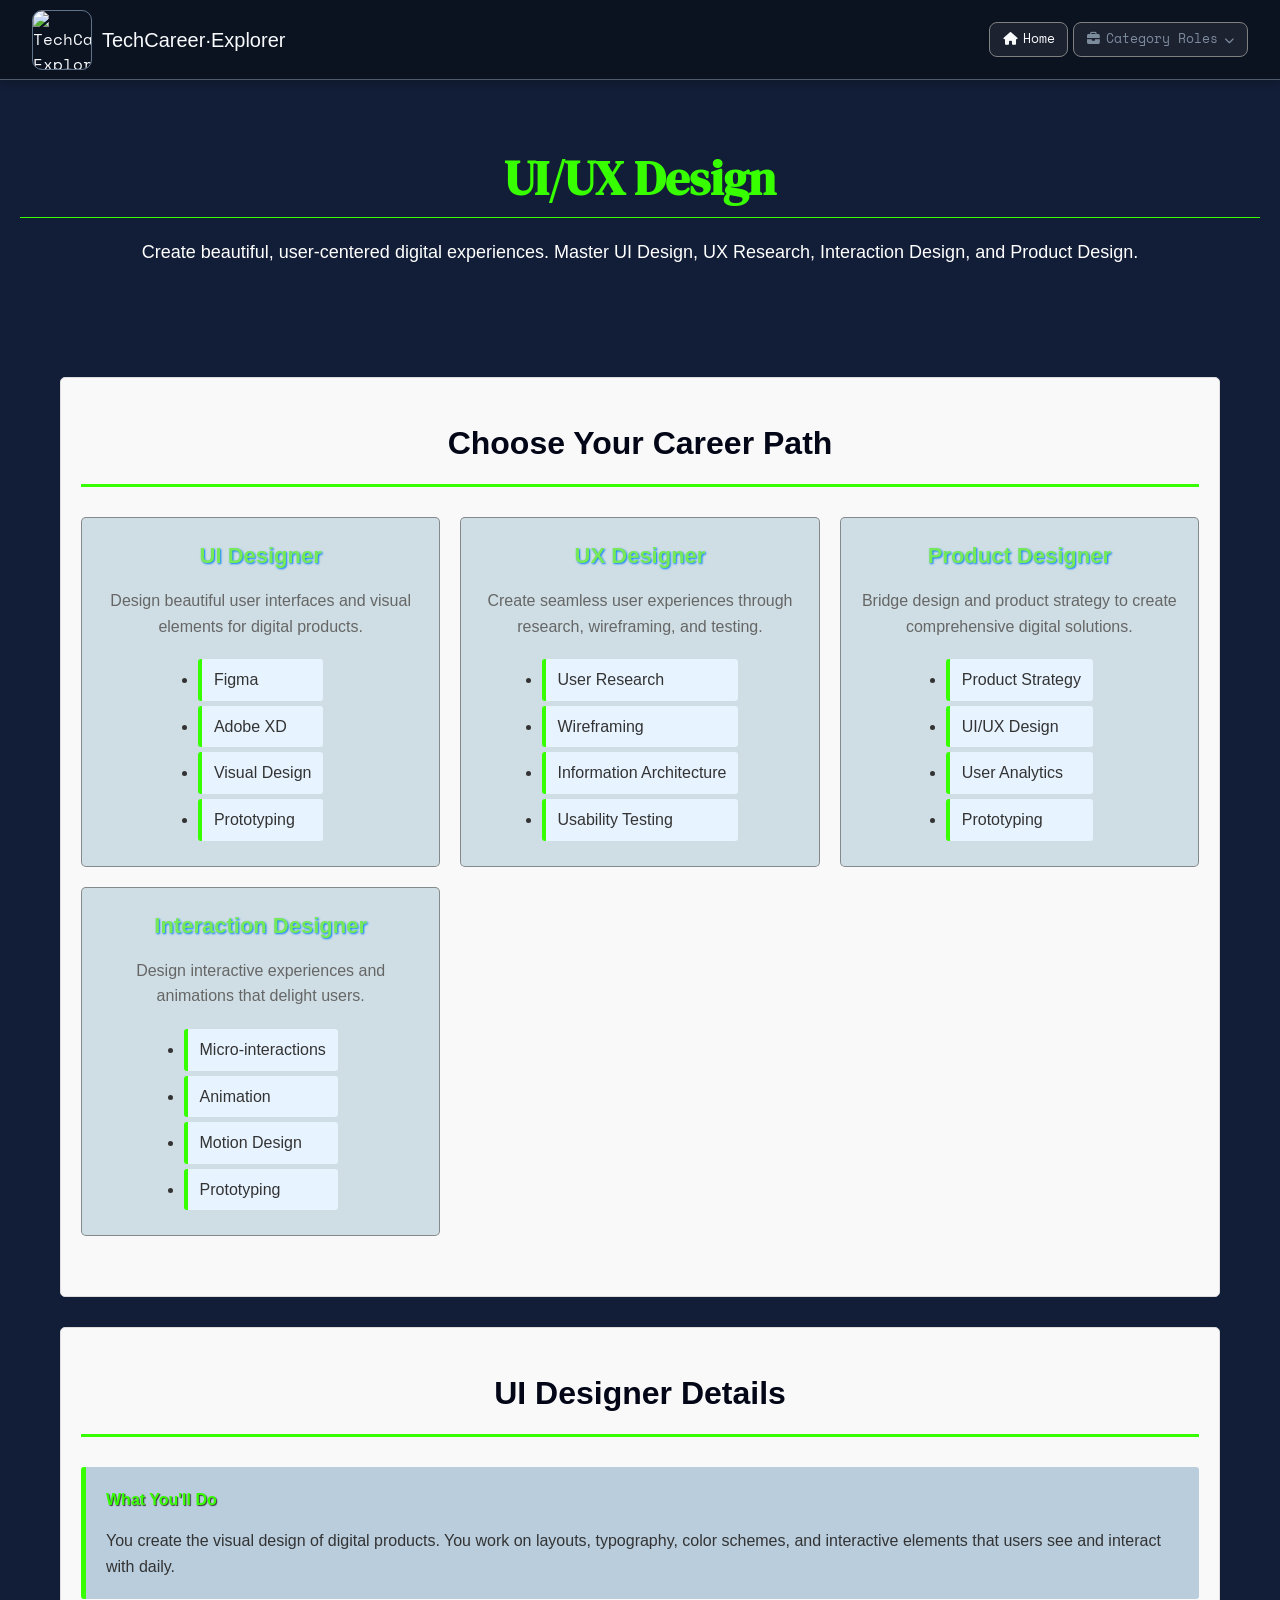
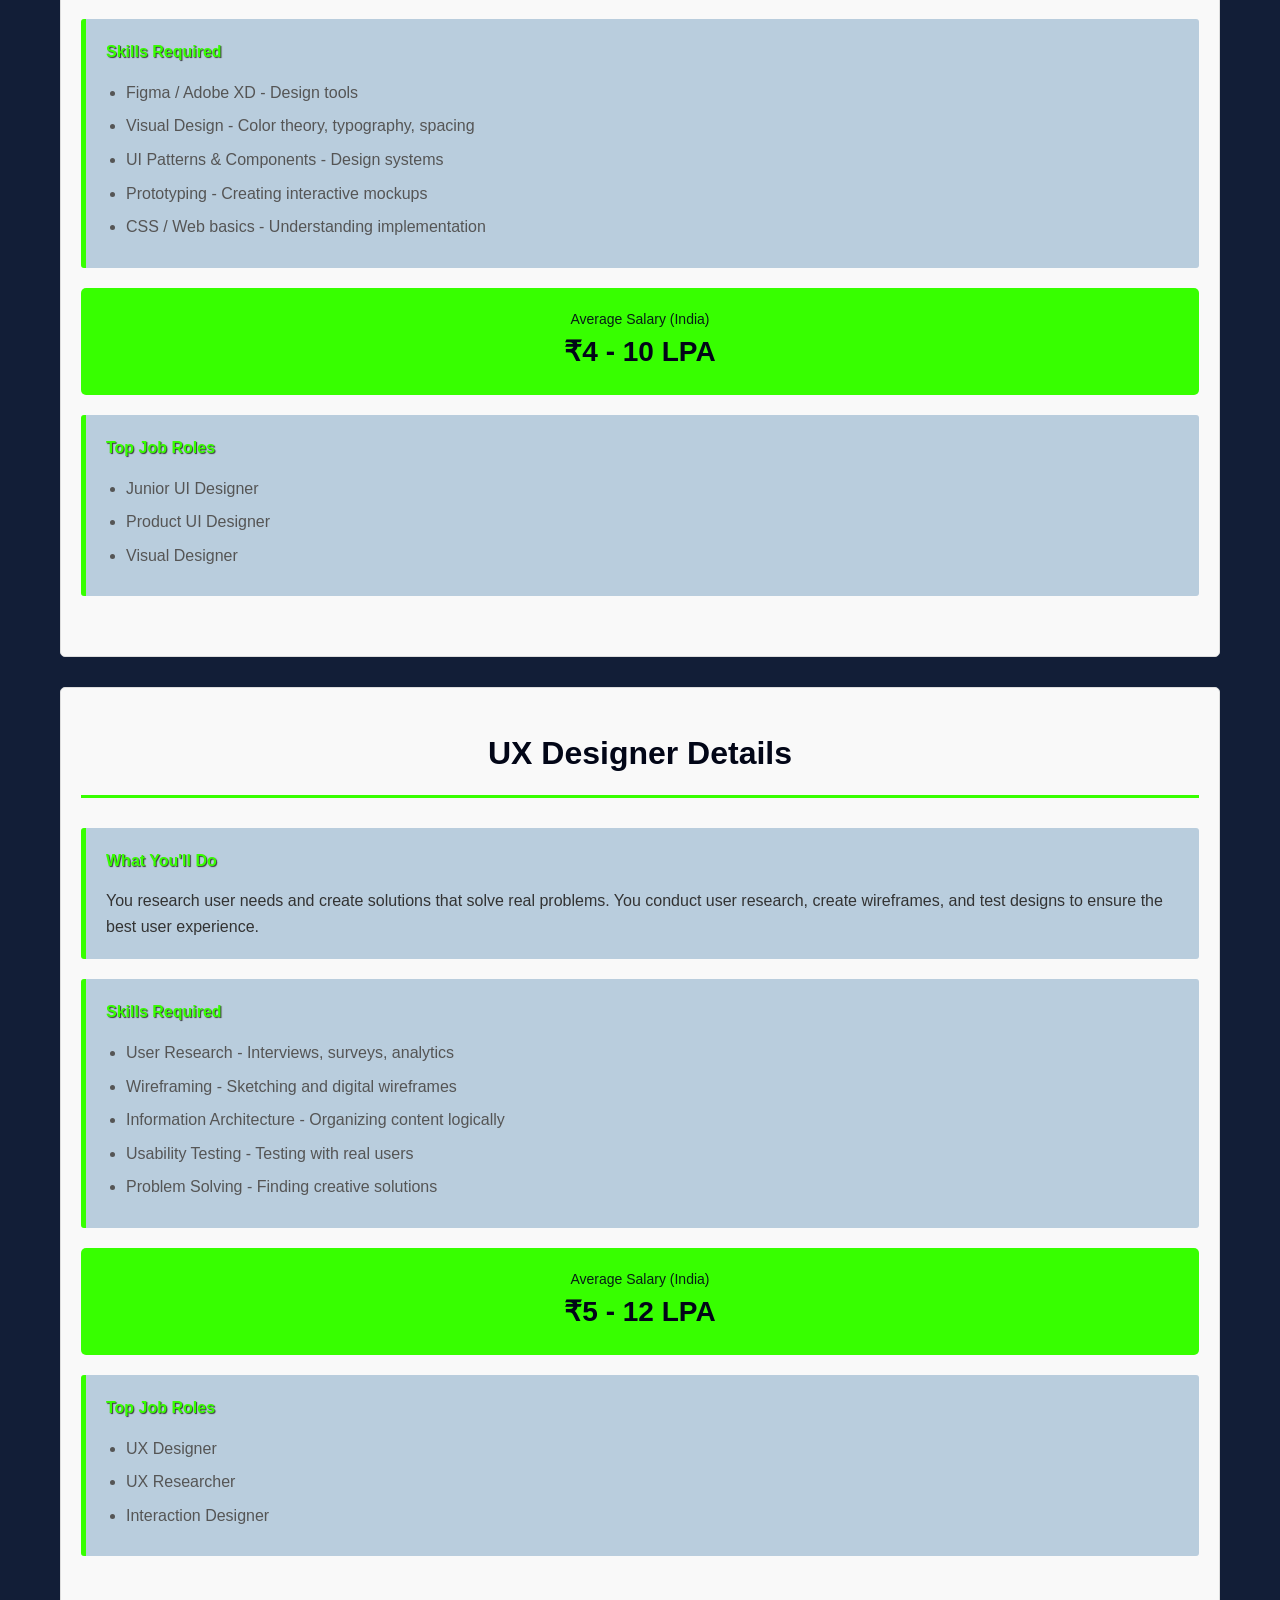
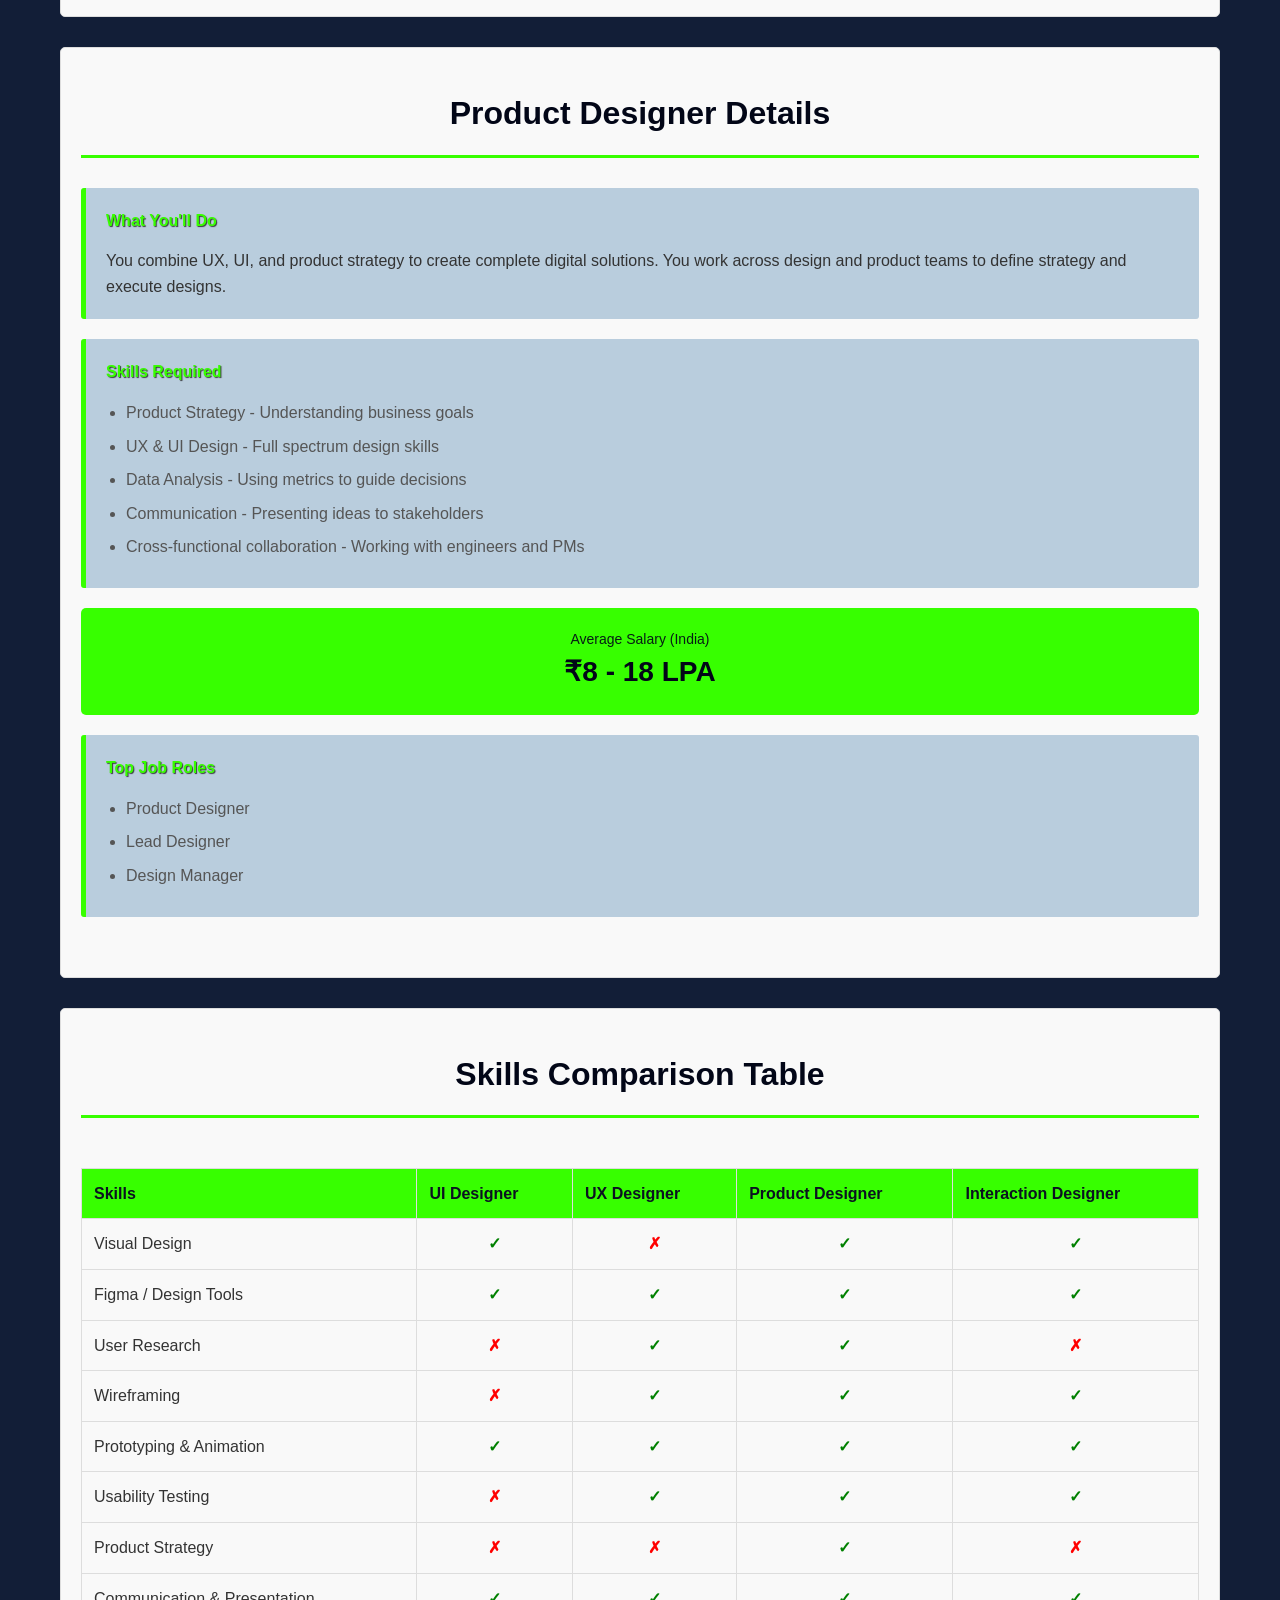
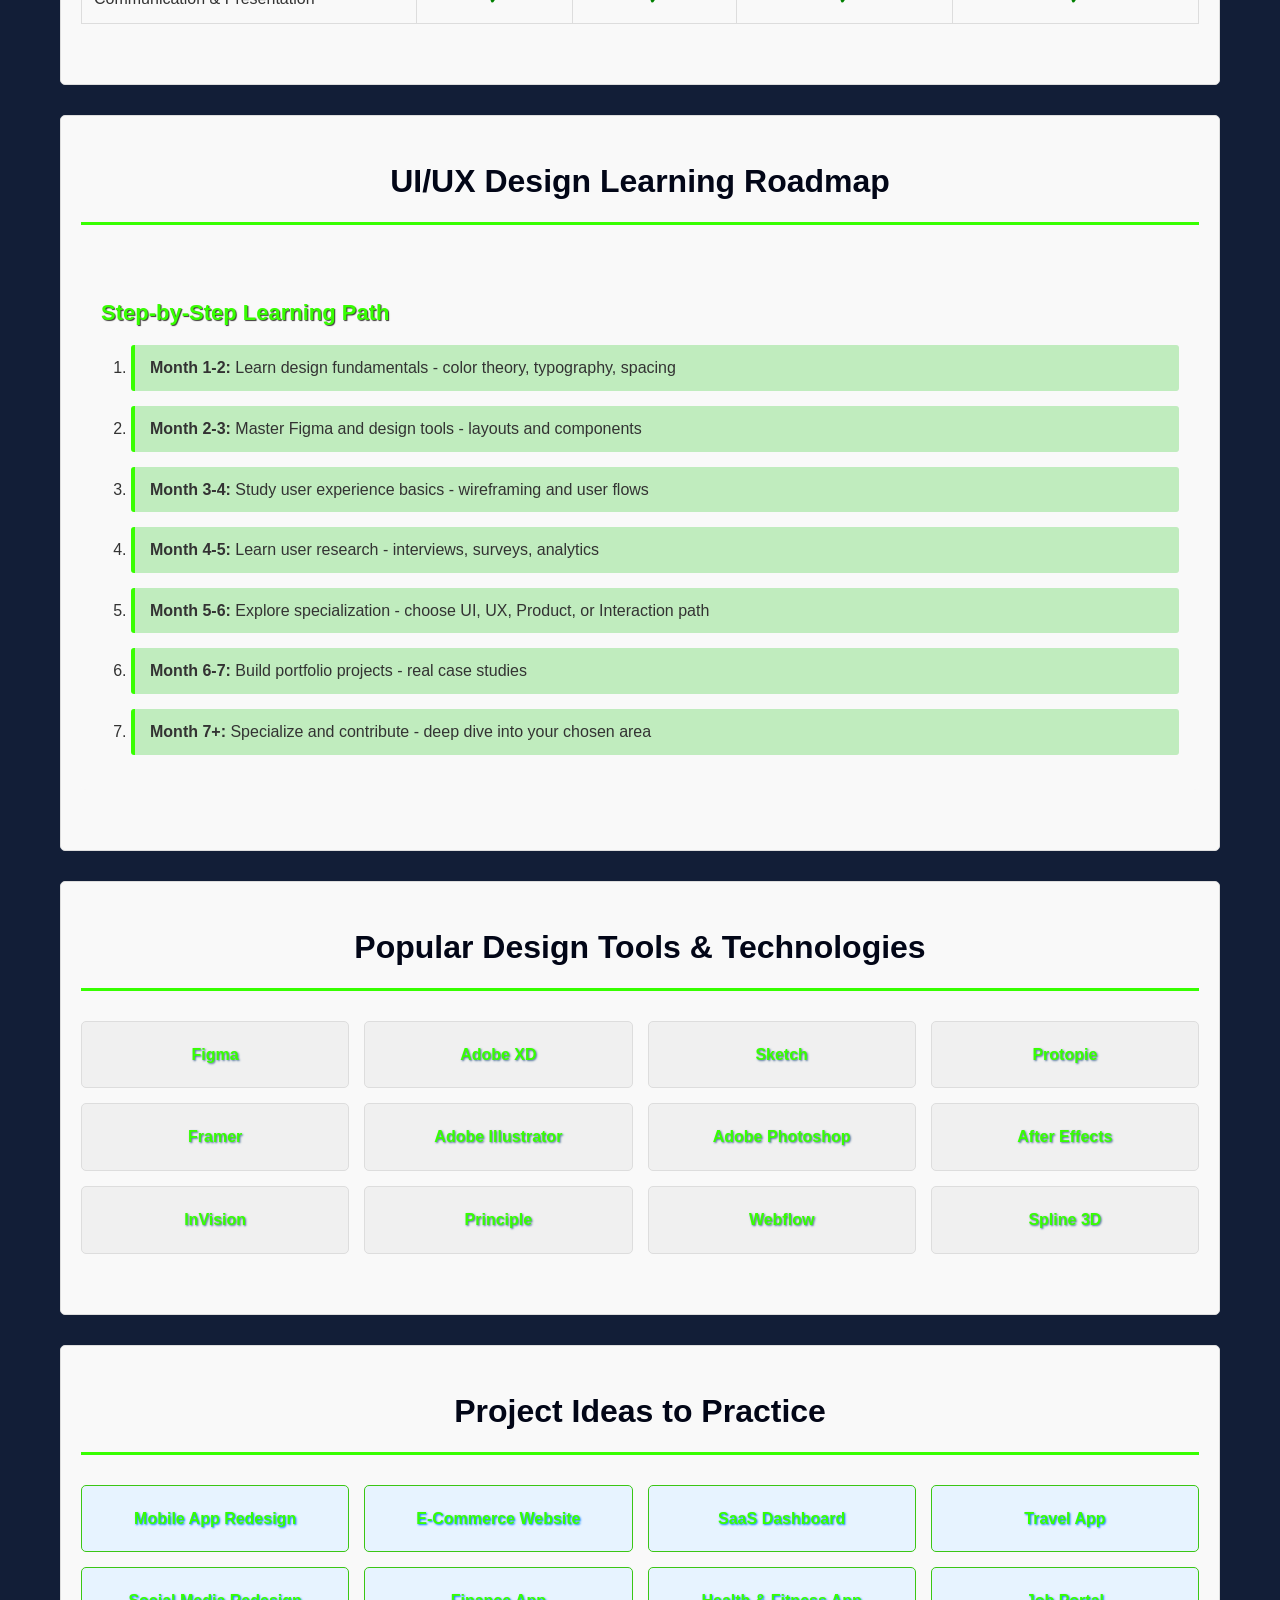
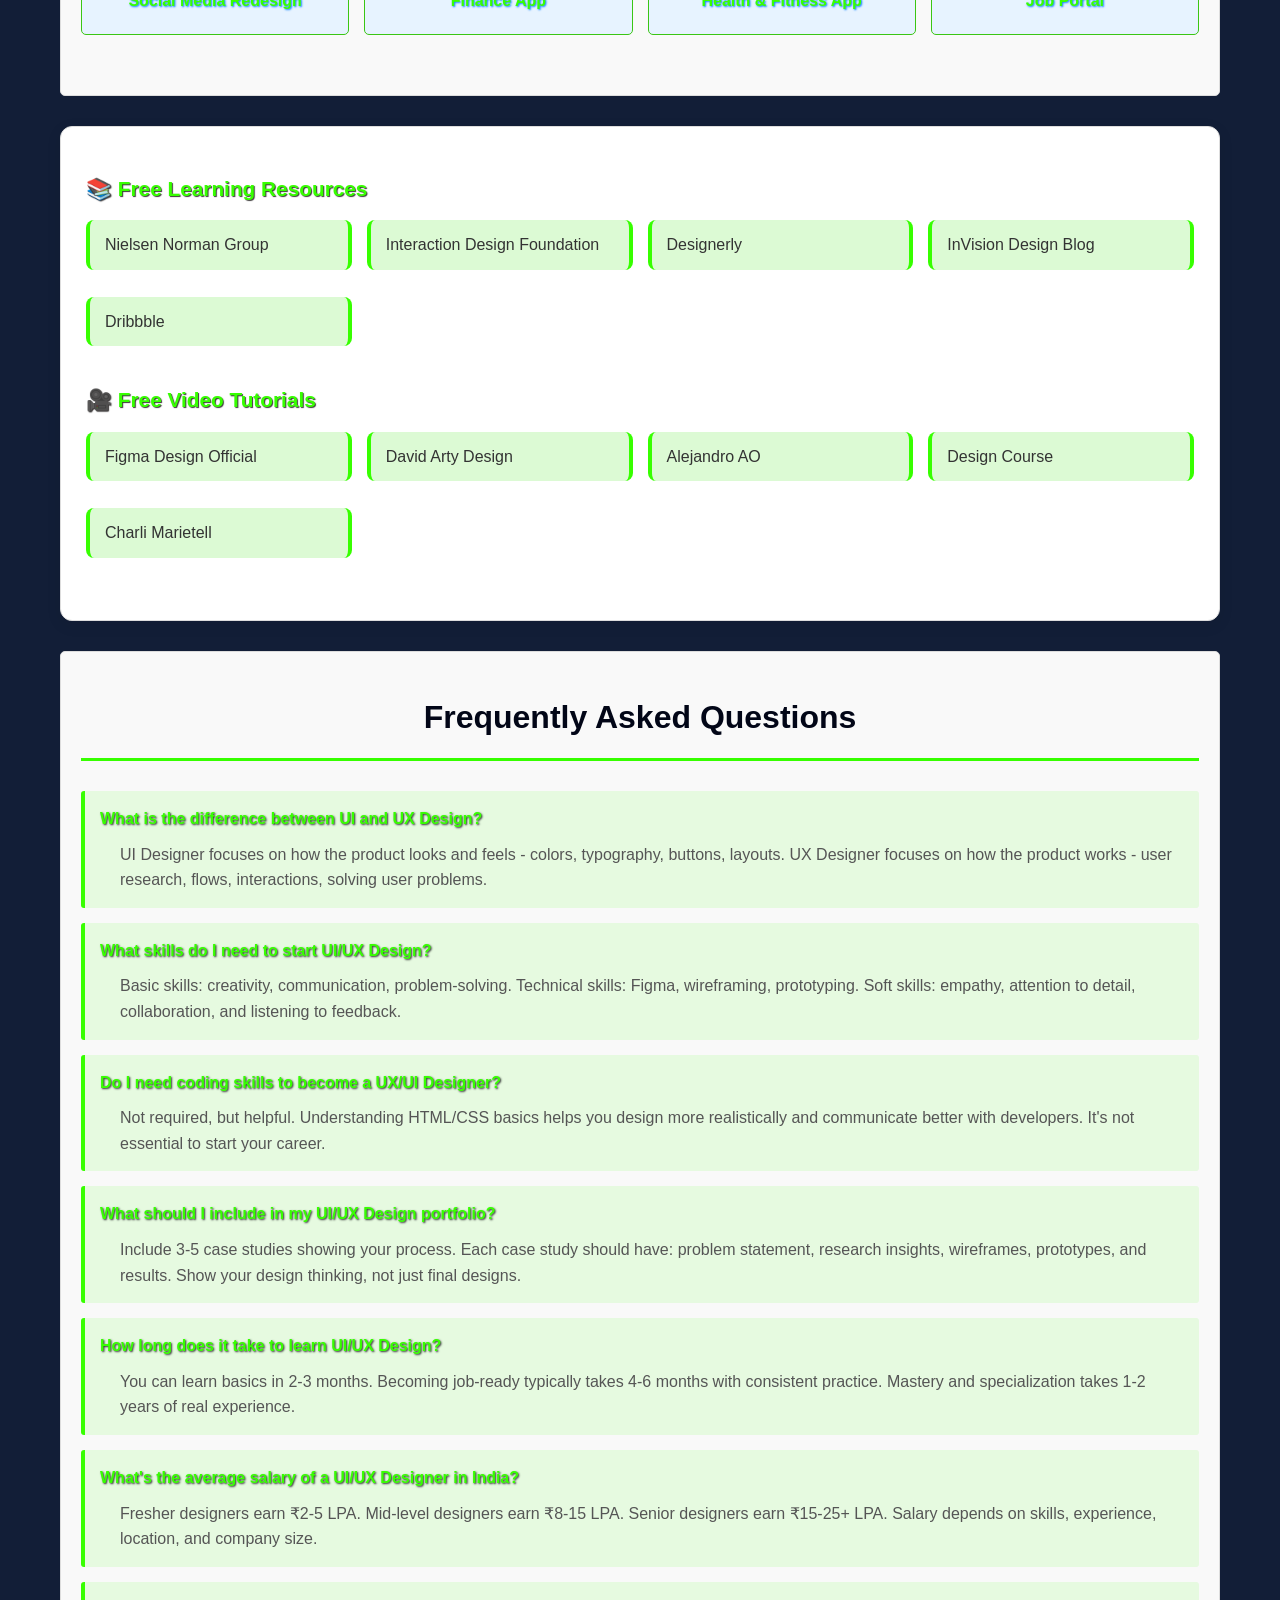
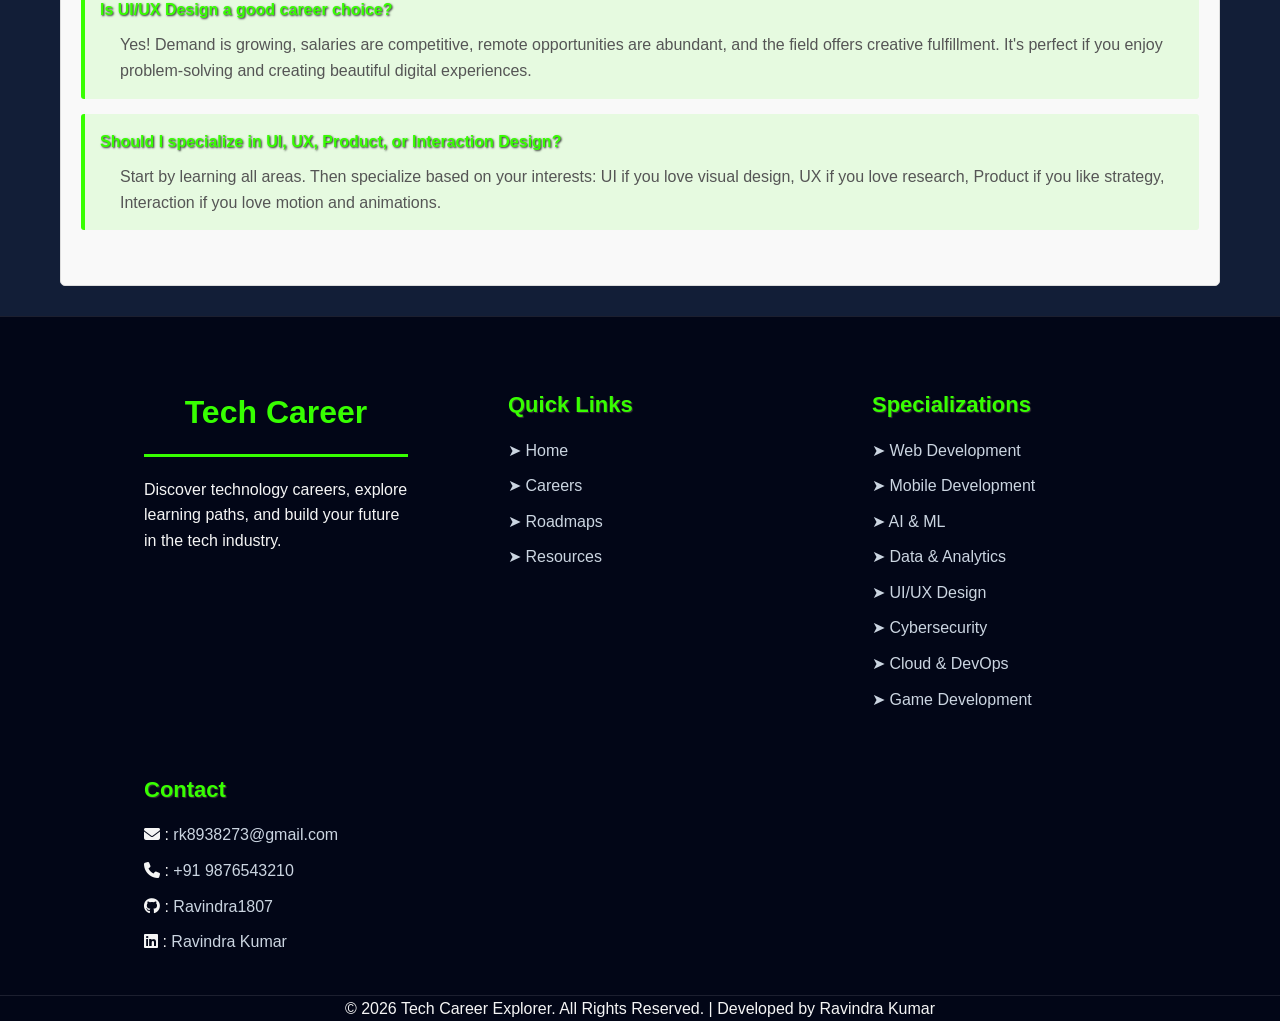
==== UX_UX.html @ 22b1bd9a "UI/UX-PAGE" ====
<!DOCTYPE html>
<html lang="en">

<head>
    <meta charset="UTF-8">
    <meta name="viewport" content="width=device-width, initial-scale=1.0">
    <link href="https://fonts.googleapis.com/css2?family=Space+Mono:wght@400&display=swap" rel="stylesheet">
    <link rel="stylesheet" href="https://cdnjs.cloudflare.com/ajax/libs/font-awesome/6.5.1/css/all.min.css">
    <link
        href="https://fonts.googleapis.com/css2?family=Black+Ops+One&family=DM+Serif+Display:ital@0;1&family=Electrolize&family=Inter:ital,opsz,wght@0,14..32,100..900;1,14..32,100..900&family=Poppins:ital,wght@0,100;0,200;0,300;0,400;0,500;0,600;0,700;0,800;0,900;1,100;1,200;1,300;1,400;1,500;1,600;1,700;1,800;1,900&display=swap">
    <title>UI/UX Design - TechCareer Explorer</title>
   <link rel="stylesheet" href="CSS/UI_UX.css">
</head>

<body>

    <!-- ============ HEADER ============ -->
    <header>
        <a class="head-icon" href="#">
            <div class="image-icon">
                <img src="imageS/Icon.png" alt="TechCareer Explorer logo" height="60" width="60">
            </div>
            <span class="nav-left">TechCareer·Explorer</span>
        </a>

        <button class="menu-btn" aria-label="Toggle navigation menu">
            <i class="fa fa-cog"></i>
        </button>

        <ul class="navbar" id="navLinks">
            <li>
                <a class="nav-one" href="index.html">
                    <i class="fa-solid fa-house"></i>
                    Home
                </a>
            </li>

            <li class="dropdown">
                <a href="#" class="nav-other dropdown-toggle">
                    <i class="fa-solid fa-briefcase"></i>
                    Category Roles
                    <i class="fa-solid fa-chevron-down"></i>
                </a>
                <ul class="dropdown-menu">
                    <li><a href="#">Web Developer</a></li>
                    <li><a href="#">Mobile Development</a></li>
                    <li><a href="#">AI & Machine Learning</a></li>
                    <li><a href="#">Data & Analytics</a></li>
                    <li><a href="#">UI/UX Design</a></li>
                    <li><a href="#">Cybersecurity</a></li>
                    <li><a href="#">Cloud & DevOps</a></li>
                    <li><a href="#">Game Development</a></li>
                </ul>
            </li>
        </ul>
    </header>

    <!-- ============ HERO SECTION ============ -->
    <div class="hero">
        <h1>UI/UX Design</h1>
        <p>Create beautiful, user-centered digital experiences. Master UI Design, UX Research, Interaction Design, and
            Product Design.</p>
    </div>

    <!-- ============ MAIN CONTAINER ============ -->
    <div class="container">

        <!-- ============ CAREER PATHS ============ -->
        <section id="careers">
            <h2>Choose Your Career Path</h2>
            <div class="cards-container">
                <div class="card">
                    <h3>UI Designer</h3>
                    <p>Design beautiful user interfaces and visual elements for digital products.</p>
                    <ul class="tech-list">
                        <li>Figma</li>
                        <li>Adobe XD</li>
                        <li>Visual Design</li>
                        <li>Prototyping</li>
                    </ul>
                </div>

                <div class="card">
                    <h3>UX Designer</h3>
                    <p>Create seamless user experiences through research, wireframing, and testing.</p>
                    <ul class="tech-list">
                        <li>User Research</li>
                        <li>Wireframing</li>
                        <li>Information Architecture</li>
                        <li>Usability Testing</li>
                    </ul>
                </div>

                <div class="card">
                    <h3>Product Designer</h3>
                    <p>Bridge design and product strategy to create comprehensive digital solutions.</p>
                    <ul class="tech-list">
                        <li>Product Strategy</li>
                        <li>UI/UX Design</li>
                        <li>User Analytics</li>
                        <li>Prototyping</li>
                    </ul>
                </div>

                <div class="card">
                    <h3>Interaction Designer</h3>
                    <p>Design interactive experiences and animations that delight users.</p>
                    <ul class="tech-list">
                        <li>Micro-interactions</li>
                        <li>Animation</li>
                        <li>Motion Design</li>
                        <li>Prototyping</li>
                    </ul>
                </div>
            </div>
        </section>

        <!-- ============ DETAILED ROLES ============ -->
        <section>
            <h2>UI Designer Details</h2>
            <div class="role-info">
                <h4>What You'll Do</h4>
                <p>You create the visual design of digital products. You work on layouts, typography, color schemes, and
                    interactive elements that users see and interact with daily.</p>
            </div>

            <div class="role-info">
                <h4>Skills Required</h4>
                <ul>
                    <li>Figma / Adobe XD - Design tools</li>
                    <li>Visual Design - Color theory, typography, spacing</li>
                    <li>UI Patterns & Components - Design systems</li>
                    <li>Prototyping - Creating interactive mockups</li>
                    <li>CSS / Web basics - Understanding implementation</li>
                </ul>
            </div>

            <div class="salary-box">
                <div class="label">Average Salary (India)</div>
                <div class="amount">₹4 - 10 LPA</div>
            </div>

            <div class="role-info">
                <h4>Top Job Roles</h4>
                <ul>
                    <li>Junior UI Designer</li>
                    <li>Product UI Designer</li>
                    <li>Visual Designer</li>
                </ul>
            </div>
        </section>

        <section>
            <h2>UX Designer Details</h2>
            <div class="role-info">
                <h4>What You'll Do</h4>
                <p>You research user needs and create solutions that solve real problems. You conduct user research,
                    create wireframes, and test designs to ensure the best user experience.</p>
            </div>

            <div class="role-info">
                <h4>Skills Required</h4>
                <ul>
                    <li>User Research - Interviews, surveys, analytics</li>
                    <li>Wireframing - Sketching and digital wireframes</li>
                    <li>Information Architecture - Organizing content logically</li>
                    <li>Usability Testing - Testing with real users</li>
                    <li>Problem Solving - Finding creative solutions</li>
                </ul>
            </div>

            <div class="salary-box">
                <div class="label">Average Salary (India)</div>
                <div class="amount">₹5 - 12 LPA</div>
            </div>

            <div class="role-info">
                <h4>Top Job Roles</h4>
                <ul>
                    <li>UX Designer</li>
                    <li>UX Researcher</li>
                    <li>Interaction Designer</li>
                </ul>
            </div>
        </section>

        <section>
            <h2>Product Designer Details</h2>
            <div class="role-info">
                <h4>What You'll Do</h4>
                <p>You combine UX, UI, and product strategy to create complete digital solutions. You work across design
                    and product teams to define strategy and execute designs.</p>
            </div>

            <div class="role-info">
                <h4>Skills Required</h4>
                <ul>
                    <li>Product Strategy - Understanding business goals</li>
                    <li>UX & UI Design - Full spectrum design skills</li>
                    <li>Data Analysis - Using metrics to guide decisions</li>
                    <li>Communication - Presenting ideas to stakeholders</li>
                    <li>Cross-functional collaboration - Working with engineers and PMs</li>
                </ul>
            </div>

            <div class="salary-box">
                <div class="label">Average Salary (India)</div>
                <div class="amount">₹8 - 18 LPA</div>
            </div>

            <div class="role-info">
                <h4>Top Job Roles</h4>
                <ul>
                    <li>Product Designer</li>
                    <li>Lead Designer</li>
                    <li>Design Manager</li>
                </ul>
            </div>
        </section>

        <!-- ============ SKILLS COMPARISON ============ -->
        <section>
            <h2>Skills Comparison Table</h2>
            <div class="table-wrapper">
                <table>
                    <thead>
                        <tr>
                            <th>Skills</th>
                            <th>UI Designer</th>
                            <th>UX Designer</th>
                            <th>Product Designer</th>
                            <th>Interaction Designer</th>
                        </tr>
                    </thead>
                    <tbody>
                        <tr>
                            <td>Visual Design</td>
                            <td class="checkmark">✓</td>
                            <td class="cross">✗</td>
                            <td class="checkmark">✓</td>
                            <td class="checkmark">✓</td>
                        </tr>
                        <tr>
                            <td>Figma / Design Tools</td>
                            <td class="checkmark">✓</td>
                            <td class="checkmark">✓</td>
                            <td class="checkmark">✓</td>
                            <td class="checkmark">✓</td>
                        </tr>
                        <tr>
                            <td>User Research</td>
                            <td class="cross">✗</td>
                            <td class="checkmark">✓</td>
                            <td class="checkmark">✓</td>
                            <td class="cross">✗</td>
                        </tr>
                        <tr>
                            <td>Wireframing</td>
                            <td class="cross">✗</td>
                            <td class="checkmark">✓</td>
                            <td class="checkmark">✓</td>
                            <td class="checkmark">✓</td>
                        </tr>
                        <tr>
                            <td>Prototyping & Animation</td>
                            <td class="checkmark">✓</td>
                            <td class="checkmark">✓</td>
                            <td class="checkmark">✓</td>
                            <td class="checkmark">✓</td>
                        </tr>
                        <tr>
                            <td>Usability Testing</td>
                            <td class="cross">✗</td>
                            <td class="checkmark">✓</td>
                            <td class="checkmark">✓</td>
                            <td class="checkmark">✓</td>
                        </tr>
                        <tr>
                            <td>Product Strategy</td>
                            <td class="cross">✗</td>
                            <td class="cross">✗</td>
                            <td class="checkmark">✓</td>
                            <td class="cross">✗</td>
                        </tr>
                        <tr>
                            <td>Communication & Presentation</td>
                            <td class="checkmark">✓</td>
                            <td class="checkmark">✓</td>
                            <td class="checkmark">✓</td>
                            <td class="checkmark">✓</td>
                        </tr>
                    </tbody>
                </table>
            </div>
        </section>

        <!-- ============ ROADMAP ============ -->
        <section id="roadmap">
            <h2>UI/UX Design Learning Roadmap</h2>
            <div class="roadmap-list">
                <h3>Step-by-Step Learning Path</h3>
                <ol>
                    <li><strong>Month 1-2:</strong> Learn design fundamentals - color theory, typography, spacing</li>
                    <li><strong>Month 2-3:</strong> Master Figma and design tools - layouts and components</li>
                    <li><strong>Month 3-4:</strong> Study user experience basics - wireframing and user flows</li>
                    <li><strong>Month 4-5:</strong> Learn user research - interviews, surveys, analytics</li>
                    <li><strong>Month 5-6:</strong> Explore specialization - choose UI, UX, Product, or Interaction path
                    </li>
                    <li><strong>Month 6-7:</strong> Build portfolio projects - real case studies</li>
                    <li><strong>Month 7+:</strong> Specialize and contribute - deep dive into your chosen area</li>
                </ol>
            </div>
        </section>

        <!-- ============ TECHNOLOGIES ============ -->
        <section id="resources">
            <h2>Popular Design Tools & Technologies</h2>
            <div class="tech-grid">
                <div class="tech-item">Figma</div>
                <div class="tech-item">Adobe XD</div>
                <div class="tech-item">Sketch</div>
                <div class="tech-item">Protopie</div>
                <div class="tech-item">Framer</div>
                <div class="tech-item">Adobe Illustrator</div>
                <div class="tech-item">Adobe Photoshop</div>
                <div class="tech-item">After Effects</div>
                <div class="tech-item">InVision</div>
                <div class="tech-item">Principle</div>
                <div class="tech-item">Webflow</div>
                <div class="tech-item">Spline 3D</div>
            </div>
        </section>

        <!-- ============ PROJECT IDEAS ============ -->
        <section>
            <h2>Project Ideas to Practice</h2>
            <div class="projects-grid">
                <div class="project-item">Mobile App Redesign</div>
                <div class="project-item">E-Commerce Website</div>
                <div class="project-item">SaaS Dashboard</div>
                <div class="project-item">Travel App</div>
                <div class="project-item">Social Media Redesign</div>
                <div class="project-item">Finance App</div>
                <div class="project-item">Health & Fitness App</div>
                <div class="project-item">Job Portal</div>
            </div>
        </section>

        <section class="resources">
            <h3>📚 Free Learning Resources</h3>
            <ul>
                <li><a href="https://www.nngroup.com/" target="_blank">Nielsen Norman Group</a></li>
                <li><a href="https://www.interaction-design.org/" target="_blank">Interaction Design Foundation</a></li>
                <li><a href="https://www.designerly.io/" target="_blank">Designerly</a></li>
                <li><a href="https://www.invisionapp.com/inside-design" target="_blank">InVision Design Blog</a></li>
                <li><a href="https://dribbble.com/" target="_blank">Dribbble</a></li>
            </ul>

            <h3>🎥 Free Video Tutorials</h3>
            <ul>
                <li><a href="https://www.youtube.com/@FigmaDesign" target="_blank">Figma Design Official</a></li>
                <li><a href="https://www.youtube.com/@DavidArty" target="_blank">David Arty Design</a></li>
                <li><a href="https://www.youtube.com/@AlejandroAO" target="_blank">Alejandro AO</a></li>
                <li><a href="https://www.youtube.com/@DesignCourse" target="_blank">Design Course</a></li>
                <li><a href="https://www.youtube.com/@CharliMarietell" target="_blank">Charli Marietell</a></li>
            </ul>
        </section>

        <!-- ============ FAQ ============ -->
        <section id="faq">
            <h2>Frequently Asked Questions</h2>

            <div class="faq-item">
                <h4>What is the difference between UI and UX Design?</h4>
                <p>UI Designer focuses on how the product looks and feels - colors, typography, buttons, layouts. UX
                    Designer focuses on how the product works - user research, flows, interactions, solving user
                    problems.</p>
            </div>

            <div class="faq-item">
                <h4>What skills do I need to start UI/UX Design?</h4>
                <p>Basic skills: creativity, communication, problem-solving. Technical skills: Figma, wireframing,
                    prototyping. Soft skills: empathy, attention to detail, collaboration, and listening to feedback.
                </p>
            </div>

            <div class="faq-item">
                <h4>Do I need coding skills to become a UX/UI Designer?</h4>
                <p>Not required, but helpful. Understanding HTML/CSS basics helps you design more realistically and
                    communicate better with developers. It's not essential to start your career.</p>
            </div>

            <div class="faq-item">
                <h4>What should I include in my UI/UX Design portfolio?</h4>
                <p>Include 3-5 case studies showing your process. Each case study should have: problem statement,
                    research insights, wireframes, prototypes, and results. Show your design thinking, not just final
                    designs.</p>
            </div>

            <div class="faq-item">
                <h4>How long does it take to learn UI/UX Design?</h4>
                <p>You can learn basics in 2-3 months. Becoming job-ready typically takes 4-6 months with consistent
                    practice. Mastery and specialization takes 1-2 years of real experience.</p>
            </div>

            <div class="faq-item">
                <h4>What's the average salary of a UI/UX Designer in India?</h4>
                <p>Fresher designers earn ₹2-5 LPA. Mid-level designers earn ₹8-15 LPA. Senior designers earn ₹15-25+
                    LPA. Salary depends on skills, experience, location, and company size.</p>
            </div>

            <div class="faq-item">
                <h4>Is UI/UX Design a good career choice?</h4>
                <p>Yes! Demand is growing, salaries are competitive, remote opportunities are abundant, and the field
                    offers creative fulfillment. It's perfect if you enjoy problem-solving and creating beautiful
                    digital experiences.</p>
            </div>

            <div class="faq-item">
                <h4>Should I specialize in UI, UX, Product, or Interaction Design?</h4>
                <p>Start by learning all areas. Then specialize based on your interests: UI if you love visual design,
                    UX if you love research, Product if you like strategy, Interaction if you love motion and
                    animations.</p>
            </div>
        </section>

    </div>

    <!-- ============ FOOTER ============ -->
    <footer class="footer">
        <div class="footer-container">
            <div class="footer-box">
                <div class="U">
                    <h2>Tech Career</h2>
                    <p>Discover technology careers, explore learning paths, and build your future in the tech industry.
                    </p>
                </div>
            </div>

            <div class="footer-box">
                <h3>Quick Links</h3>
                <ul>
                    <li><a href="#">➤ Home</a></li>
                    <li><a href="#">➤ Careers</a></li>
                    <li><a href="#">➤ Roadmaps</a></li>
                    <li><a href="#">➤ Resources</a></li>
                </ul>
            </div>

            <div class="footer-box">
                <h3>Specializations</h3>
                <ul>
                    <li><a href="#">➤ Web Development</a></li>
                    <li><a href="#">➤ Mobile Development</a></li>
                    <li><a href="#">➤ AI & ML</a></li>
                    <li><a href="#">➤ Data & Analytics</a></li>
                    <li><a href="#">➤ UI/UX Design</a></li>
                    <li><a href="#">➤ Cybersecurity</a></li>
                    <li><a href="#">➤ Cloud & DevOps</a></li>
                    <li><a href="#">➤ Game Development</a></li>
                </ul>
            </div>

            <div class="footer-box">
                <h3>Contact</h3>
                <ul>
                    <li><i class="fa-solid fa-envelope"></i> : <a
                            href="mailto:rk8938273@gmail.com">rk8938273@gmail.com</a></li>
                    <li><i class="fa-solid fa-phone"></i> : <a href="tel:+919876543210">+91 9876543210</a></li>
                    <li><i class="fa-brands fa-github"></i> : <a href="https://github.com/Ravindra1807">Ravindra1807</a>
                    </li>
                    <li><i class="fa-brands fa-linkedin"></i> : <a
                            href="https://www.linkedin.com/in/ravindra-kumar-a95761385">Ravindra Kumar</a></li>
                </ul>
            </div>
        </div>

        <div class="footer-bottom">
            <p>© 2026 Tech Career Explorer. All Rights Reserved. | Developed by Ravindra Kumar</p>
        </div>
    </footer>

    <script>
        const menuBtn = document.querySelector(".menu-btn");
        const navLinks = document.querySelector("#navLinks");
        const dropdowns = document.querySelectorAll(".dropdown");

        // Mobile hamburger toggle
        menuBtn.addEventListener("click", (e) => {
            e.stopPropagation();
            navLinks.classList.toggle("active");
        });

        // Close navbar + all dropdowns on outside click
        document.addEventListener("click", (e) => {
            if (!navLinks.contains(e.target) && !menuBtn.contains(e.target)) {
                navLinks.classList.remove("active");
                dropdowns.forEach((d) => d.classList.remove("open"));
            }
        });

        // Dropdown toggle — 1 click open, same click close
        dropdowns.forEach((dropdown) => {
            const toggle = dropdown.querySelector(".dropdown-toggle");

            toggle.addEventListener("click", (e) => {
                e.preventDefault();
                e.stopPropagation();

                const isOpen = dropdown.classList.contains("open");

                // close all first
                dropdowns.forEach((d) => d.classList.remove("open"));

                // toggle this one
                if (!isOpen) dropdown.classList.add("open");
            });
        });

        // Clicks inside dropdown-menu don't close it
        document.querySelectorAll(".dropdown-menu").forEach((menu) => {
            menu.addEventListener("click", (e) => e.stopPropagation());
        });
    </script>

</body>

</html>
---- CSS/UI_UX.css ----
@import url('https://fonts.googleapis.com/css2?family=Black+Ops+One&family=DM+Serif+Display:ital@0;1&family=Electrolize&family=Inter:ital,opsz,wght@0,14..32,100..900;1,14..32,100..900&family=Poppins:ital,wght@0,100;0,200;0,300;0,400;0,500;0,600;0,700;0,800;0,900;1,100;1,200;1,300;1,400;1,500;1,600;1,700;1,800;1,900&display=swap');

 * {
     margin: 0;
     padding: 0;
     box-sizing: border-box;
 }

 body {
     font-family: Arial, sans-serif;
     background-color: #121e37;
     color: #333;
     line-height: 1.6;
 }

 /* ============ HEADER & NAVIGATION ============ */
 header {
     height: 80px;
     width: 100%;
     position: fixed;
     top: 0;
     left: 0;
     z-index: 1000;
     font-family: 'Space Mono', monospace;
     background-color: #0B1220;
     padding: 1rem 2rem;
     display: flex;
     justify-content: space-between;
     align-items: center;
     border-bottom: 1px solid #4f5a6a;
     box-shadow: 0 2px 10px rgba(0, 0, 0, 0.25);
 }

 .head-icon {
     color: #F8FAFC;
     cursor: pointer;
     gap: 10px;
     display: flex;
     justify-content: center;
     align-items: center;
     text-decoration: none;
 }

 .image-icon {
     display: flex;
     align-items: center;
 }

 .image-icon img {
     border: 1px solid #8aa2bbac;
     border-radius: 10px;
 }

 .nav-left {
     font-size: 20px;
     font-family: 'Segoe UI', Tahoma, Geneva, Verdana, sans-serif;
 }

 .navbar {
     list-style: none;
     font-size: 0.8rem;
     display: flex;
     align-items: center;
     gap: 5px;
 }

 .nav-one {
     color: #F8FAFC;
 }

 .nav-other {
     color: #acbfd2ac;
 }

 .nav-other:hover {
     color: #F8FAFC;
 }

 .nav-one,
 .nav-other,
 .head-right .nav-right {
     cursor: pointer;
     background-color: rgba(66, 68, 80, 0.331);
     padding: 0.5vw 1vw;
     border: 1px solid gray;
     border-radius: 8px;
     text-decoration: none;
     display: inline-flex;
     align-items: center;
     gap: 6px;
 }

 .head-right {
     display: flex;
     align-items: center;
     font-size: 12px;
     cursor: pointer;
     color: #F8FAFC;
 }

 .menu-btn {
     display: none;
     font-size: 25px;
     background: none;
     border: none;
     color: aliceblue;
     cursor: pointer;
 }

 /* ======================== DROPDOWN ======================== */
 .dropdown {
     position: relative;
     list-style: none;
 }

 .dropdown .nav-other {
     display: inline-flex;
     align-items: center;
     gap: 6px;
 }

 .dropdown .fa-chevron-down {
     font-size: 10px;
     transition: transform 0.25s ease;
 }

 .dropdown.open .fa-chevron-down {
     transform: rotate(180deg);
 }

 .dropdown-menu {
     list-style: none;
     position: absolute;
     top: calc(100% + 12px);
     right: 0px;
     text-align: center;
     min-width: 230px;
     background-color: #0B1220;
     border: 1px solid #1E293B;
     border-radius: 10px;
     padding: 16px;
     display: flex;
     justify-content: center;
     flex-direction: column;
     gap: 10px 24px;
     max-height: 70vh;
     overflow-y: auto;
     scrollbar-width: thin;
     scrollbar-color: #2c3650 transparent;
     opacity: 0;
     visibility: hidden;
     transform: translateY(-8px);
     transition: opacity 0.2s ease, transform 0.2s ease, visibility 0.2s ease;
     box-shadow: 0 12px 30px rgba(0, 0, 0, 0.35);
 }

 .dropdown-menu::-webkit-scrollbar {
     width: 8px;
 }

 .dropdown-menu::-webkit-scrollbar-track {
     background: transparent;
 }

 .dropdown-menu::-webkit-scrollbar-thumb {
     background-color: #2c3650;
     border-radius: 8px;
 }

 .dropdown-menu::-webkit-scrollbar-thumb:hover {
     background-color: #2b81f8;
 }

 .dropdown.open .dropdown-menu {
     opacity: 1;
     visibility: visible;
     transform: translateY(0);
 }

 .dropdown-menu .menu-group-title {
     grid-column: 1 / -1;
     font-size: 11px;
     letter-spacing: 2px;
     text-transform: uppercase;
     color: #2b81f8;
     margin: 8px 0 2px;
     border-bottom: 1px solid #1E293B;
     padding-bottom: 6px;
 }

 .dropdown-menu .menu-group-title:first-child {
     margin-top: 0;
 }

 .dropdown-menu li {
     list-style: none;
 }

 .dropdown-menu li a {
     display: block;
     padding: 6px 8px;
     border-radius: 6px;
     color: #c8ced8;
     text-decoration: none;
     font-size: 13px;
     transition: background-color 0.2s ease, color 0.2s ease;
 }

 .dropdown-menu li a:hover,
 .dropdown-menu li a:active {
     color: #37ff00;
 }

 /* ============ MAIN CONTAINER ============ */
 .container {
     max-width: 1200px;
     margin: 0 auto;
     padding: 0 20px;
 }

 /* ============ HERO SECTION ============ */
 .hero {
     color: white;
     position: static;
     margin-top: 80px;
     top: 90px;
     padding: 60px 20px;
     text-align: center;
 }

 .hero h1 {
     font-size: 48px;
     font-family: "DM Serif Display", serif;
     margin-bottom: 20px;
     color: #37ff00;
     border-bottom: 1px solid #37ff00;
 }

 .hero p {
     font-size: 18px;
     margin-bottom: 20px;
 }


 /* ============ SECTION STYLING ============ */
 section {
     background-color: #f9f9f9;
     margin: 30px 0;
     padding: 40px 20px;
     border: 1px solid #ddd;
     border-radius: 5px;
 }

 h2 {
     color: #020617;
     font-size: 32px;
     margin-bottom: 30px;
     text-align: center;
     border-bottom: 3px solid #37ff00;
     padding-bottom: 15px;
 }

 h3 {
     color: #37ff00;
     text-shadow: 1px 1px 1px #3b3838;
     font-size: 22px;
     margin-top: 20px;
     margin-bottom: 15px;
 }


 /* ============ CAREER CARDS ============ */
 .cards-container {
     display: grid;
     grid-template-columns: repeat(3, 1fr);
     gap: 20px;
     margin-bottom: 20px;
 }

 .card {
     background-color: rgb(207, 222, 228);
     border: 1px solid #727475cb;
     padding: 20px;
     border-radius: 5px;
     text-align: center;
 }

 .card h3 {
     color: #77e858;
     text-shadow: 1px 1px 2px #037dff;
     margin-top: 0;
 }

 .card p {
     color: #666;
     margin: 15px 0;
 }

 .tech-list {
     display: inline-block;
     text-align: left;
 }

 .tech-list li {
     background-color: #e7f3ff;
     border-left: 4px solid #37ff00;
     padding: 8px 12px;
     margin: 5px 0;
     border-radius: 3px;
 }

 /* ============ ROLE INFO SECTIONS ============ */
 .role-info {
     background-color: #b9cddd;
     padding: 20px;
     margin: 20px 0;
     border-left: 5px solid #37ff00;
     border-radius: 3px;
 }

 .role-info h4 {
     color: #37ff00;
     text-shadow: 1px 1px 1px #383a3c;
     margin-bottom: 15px;
 }

 .role-info ul {
     margin-left: 20px;
 }

 .role-info li {
     margin-bottom: 8px;
     color: #555;
 }

 .salary-box {
     background-color: #37ff00;
     color: #020617;
     padding: 20px;
     margin: 15px 0;
     border-radius: 5px;
     text-align: center;
 }

 .salary-box .label {
     font-size: 14px;
     opacity: 0.9;
 }

 .salary-box .amount {
     font-size: 28px;
     font-weight: bold;
 }

 /* ============ SKILLS COMPARISON TABLE ============ */
 .table-wrapper {
     overflow-x: auto;
     border-radius: 5px;
 }

 .table-wrapper::-webkit-scrollbar {
     height: 8px;
 }

 .table-wrapper::-webkit-scrollbar-track {
     background: #f1f1f1;
     border-radius: 10px;
 }

 .table-wrapper::-webkit-scrollbar-thumb {
     background: #37ff00;
     border-radius: 10px;
 }

 .table-wrapper::-webkit-scrollbar-thumb:hover {
     background: #37ff00;
 }

 table {
     width: 100%;
     border-collapse: collapse;
     margin: 20px 0;
     min-width: 600px;
 }

 table thead {
     background-color: #37ff00;
     color: #0B1220;
 }

 table th,
 table td {
     padding: 12px;
     text-align: left;
     border: 1px solid #ddd;
 }

 table tbody tr:nth-child(even) {
     background-color: #f9f9f9;
 }

 table tbody tr:hover {
     background-color: #f0f0f0;
 }

 table td:not(:first-child) {
     text-align: center;
 }

 .checkmark {
     color: green;
     font-weight: bold;
 }

 .cross {
     color: red;
     font-weight: bold;
 }

 /* ============ ROADMAP ============ */
 .roadmap-list {
     background-color: #f9f9f9;
     padding: 20px;
     border-radius: 5px;
     margin: 20px 0;
 }

 .roadmap-list ol {
     margin-left: 30px;
 }

 .roadmap-list li {
     margin: 15px 0;
     padding: 10px;
     background-color: #c0ecbe;
     border-left: 4px solid #37ff00;
     padding-left: 15px;
     border-radius: 3px;
 }

 /* ============ TECHNOLOGY GRID ============ */
 .tech-grid {
     display: grid;
     grid-template-columns: repeat(4, 1fr);
     gap: 15px;
     margin: 20px 0;
 }

 .tech-item {
     background-color: #f0f0f0;
     padding: 20px;
     text-align: center;
     border: 1px solid #ddd;
     border-radius: 5px;
     font-weight: bold;
     color: #37ff00;
     text-shadow: 1px 1px 2px #4d729a;
 }

 .tech-item:hover {
     background-color: #37ff00;
     color: white;
 }

 /* ============ PROJECT IDEAS ============ */
 .projects-grid {
     display: grid;
     grid-template-columns: repeat(4, 1fr);
     gap: 15px;
     margin: 20px 0;
 }

 .project-item {
     background-color: #e7f3ff;
     padding: 20px;
     border: 1px solid #3bc614;
     border-radius: 5px;
     text-align: center;
     color: #37ff00;
     text-shadow: 1px 1px 2px #037dff;
     font-weight: bold;
 }

 .project-item:hover {
     background-color: #37ff00;
     color: white;
 }


 .resources {

     background: #fff;
     padding: 25px;
     margin-top: 30px;
     border-radius: 12px;
     box-shadow: 0 4px 15px rgba(0, 0, 0, 0.08);
 }

 .resources h3 {
     margin-bottom: 15px;
     color: #37ff00;
     font-size: 1.3rem;
 }

 .resources ul {

     list-style: none;
     padding: 0;
     margin-bottom: 25px;
     display: grid;
     grid-template-columns: repeat(4, 1fr);
     gap: 15px;
 }

 .resources ul li {
     margin-bottom: 12px;
 }

 .resources ul li a {
     display: block;
     text-decoration: none;
     color: #333;
     background: #dcfad4;
     padding: 12px 15px;
     border-radius: 8px;
     border-left: 4px solid #37ff00;
     border-right: 4px solid #37ff00;
     transition: all 0.3s ease;
 }

 .resources ul li a:hover {
     text-decoration: underline;
 }

 /* ============ FAQ ============ */
 .faq-item {
     background-color: #e6fae0;
     padding: 15px;
     margin: 15px 0;
     border-left: 4px solid #37ff00;
     border-radius: 3px;
 }

 .faq-item h4 {
     color: #37ff00;
     text-shadow: 1px 1px 2px #2d2e2f;
     cursor: pointer;
     margin-bottom: 10px;
 }

 .faq-item p {
     color: #555;
     margin-left: 20px;
 }

 /* ============ FOOTER ============ */
 .footer {
     background: #020617;
     padding-top: 50px;
     border-top: 1px solid rgba(255, 255, 255, .1);
     color: whitesmoke;
 }

 .footer-container {
     width: 90%;
     margin: auto;
     padding: 0px 80px;
     display: grid;
     grid-template-columns: repeat(auto-fit, minmax(250px, 1fr));
     row-gap: 30px;
     column-gap: 100px;
 }

 .footer-box h3,
 .footer-box h2 {
     margin-bottom: 15px;
 }

 .footer-box ul {
     list-style: none;
 }

 .footer-box ul li {
     margin-bottom: 10px;
 }

 .footer-box a {
     color: #cbd5e1;
     text-decoration: none;
 }

 .footer-box .U h2 {
     color: #37ff00;
     margin: 20px 0px;
 }

 .footer-box a:hover {
     color: #71f34d;
 }

 .footer-bottom {
     text-align: center;
     margin-top: 30px;
     border-top: 1px solid rgba(255, 255, 255, .1);
 }

 @media (max-width: 1020px) {
     .head-right {
         display: none;
     }

     .footer-container {
         grid-template-columns: 1fr 1fr;
         row-gap: 30px;
         column-gap: 90px;
     }
 }

 /* ============ RESPONSIVE DESIGN ============ */
 @media (max-width: 768px) {
     header {
         height: 70px;
         padding: 0.5rem 1rem;
     }

     .image-icon img {
         height: 50px;
         width: 50px;
     }

     .head-right {
         display: none;
     }

     .table-wrapper {
         overflow-x: auto;
         -webkit-overflow-scrolling: touch;
     }

     table {
         min-width: 700px;
     }

     .resources ul {
         grid-template-columns: 1fr 1fr;
     }

     table th,
     table td {
         padding: 10px 8px;
         font-size: 13px;
     }

     .navbar {
         display: none;
         position: absolute;
         top: 70px;
         right: 10px;
         left: 10px;
         padding: 15px;
         flex-direction: column;
         align-items: stretch;
         gap: 8px;
         border-radius: 8px;
         background-color: #0B1220;
         border: 1px solid #1E293B;
         font-family: 'Courier New', Courier, monospace;
         box-shadow: 0 8px 24px rgba(0, 0, 0, 0.4);
     }

     .navbar.active {
         display: flex;
     }

     .menu-btn {
         display: block;
     }

     .nav-one,
     .nav-other {
         background: none;
         border: none;
         width: 100%;
         justify-content: space-between;
         padding: 8px 4px;
         color: #cbd5e1;
     }

     .dropdown {
         width: 100%;
     }

     .dropdown-menu {
         position: static;
         min-width: 100%;
         grid-template-columns: 1fr;
         margin-top: 8px;
         transform: none !important;
         box-shadow: none;
         max-height: 50vh;
         overflow-y: auto;
         display: none;
         opacity: 1;
         visibility: visible;
         transition: none;
     }

     .dropdown.open .dropdown-menu {
         display: grid;
     }

     .cards-container {
         grid-template-columns: 1fr;
     }

     .header-container {
         flex-direction: column;
         text-align: center;
     }

     .tech-grid {
         grid-template-columns: repeat(2, 1fr);
     }

     .projects-grid {
         grid-template-columns: repeat(2, 1fr);
     }

     .footer-container {
         grid-template-columns: 1fr;
     }

     .hero h1 {
         font-size: 32px;
     }

     h2 {
         font-size: 24px;
     }

     .footer-container {
         gap: 40px;
         font-size: 13px;
     }
 }

 @media (max-width: 480px) {
     header {
         height: 60px;
         padding: 0.5rem 1rem;
     }

     .image-icon img {
         height: 40px;
         width: 40px;
     }

     .navbar {
         top: 62px;
     }

     .cards-container {
         grid-template-columns: 1fr;
     }

     .resources ul {
         grid-template-columns: 1fr;
     }

     .tech-grid {
         grid-template-columns: 1fr;
     }

     .projects-grid {
         grid-template-columns: 1fr;
     }

     nav a {
         margin: 5px 10px;
         font-size: 14px;
     }

     .hero h1 {
         font-size: 24px;
     }

     h2 {
         font-size: 18px;
     }

     .table-wrapper {
         overflow-x: auto;
         -webkit-overflow-scrolling: touch;
         margin: 20px -20px;
         padding: 0 20px;
     }

     table {
         font-size: 12px;
         min-width: 650px;
     }

     table th,
     table td {
         padding: 8px 6px;
         font-size: 11px;
     }



     .footer-container {
         grid-template-columns: 1fr;
         gap: 20px;
         padding: 20px;
     }

     .footer-box .U {
         text-align: center;
     }

     .footer-box .U h2 {
         font-size: 25px;
     }

     .footer-box ul,
     .footer-box p {
         font-size: 12px;
         line-height: 22px;
     }

     .footer-bottom {
         font-size: 12px;
         padding-top: 5px;
         margin: 0px 50px;
     }
 }
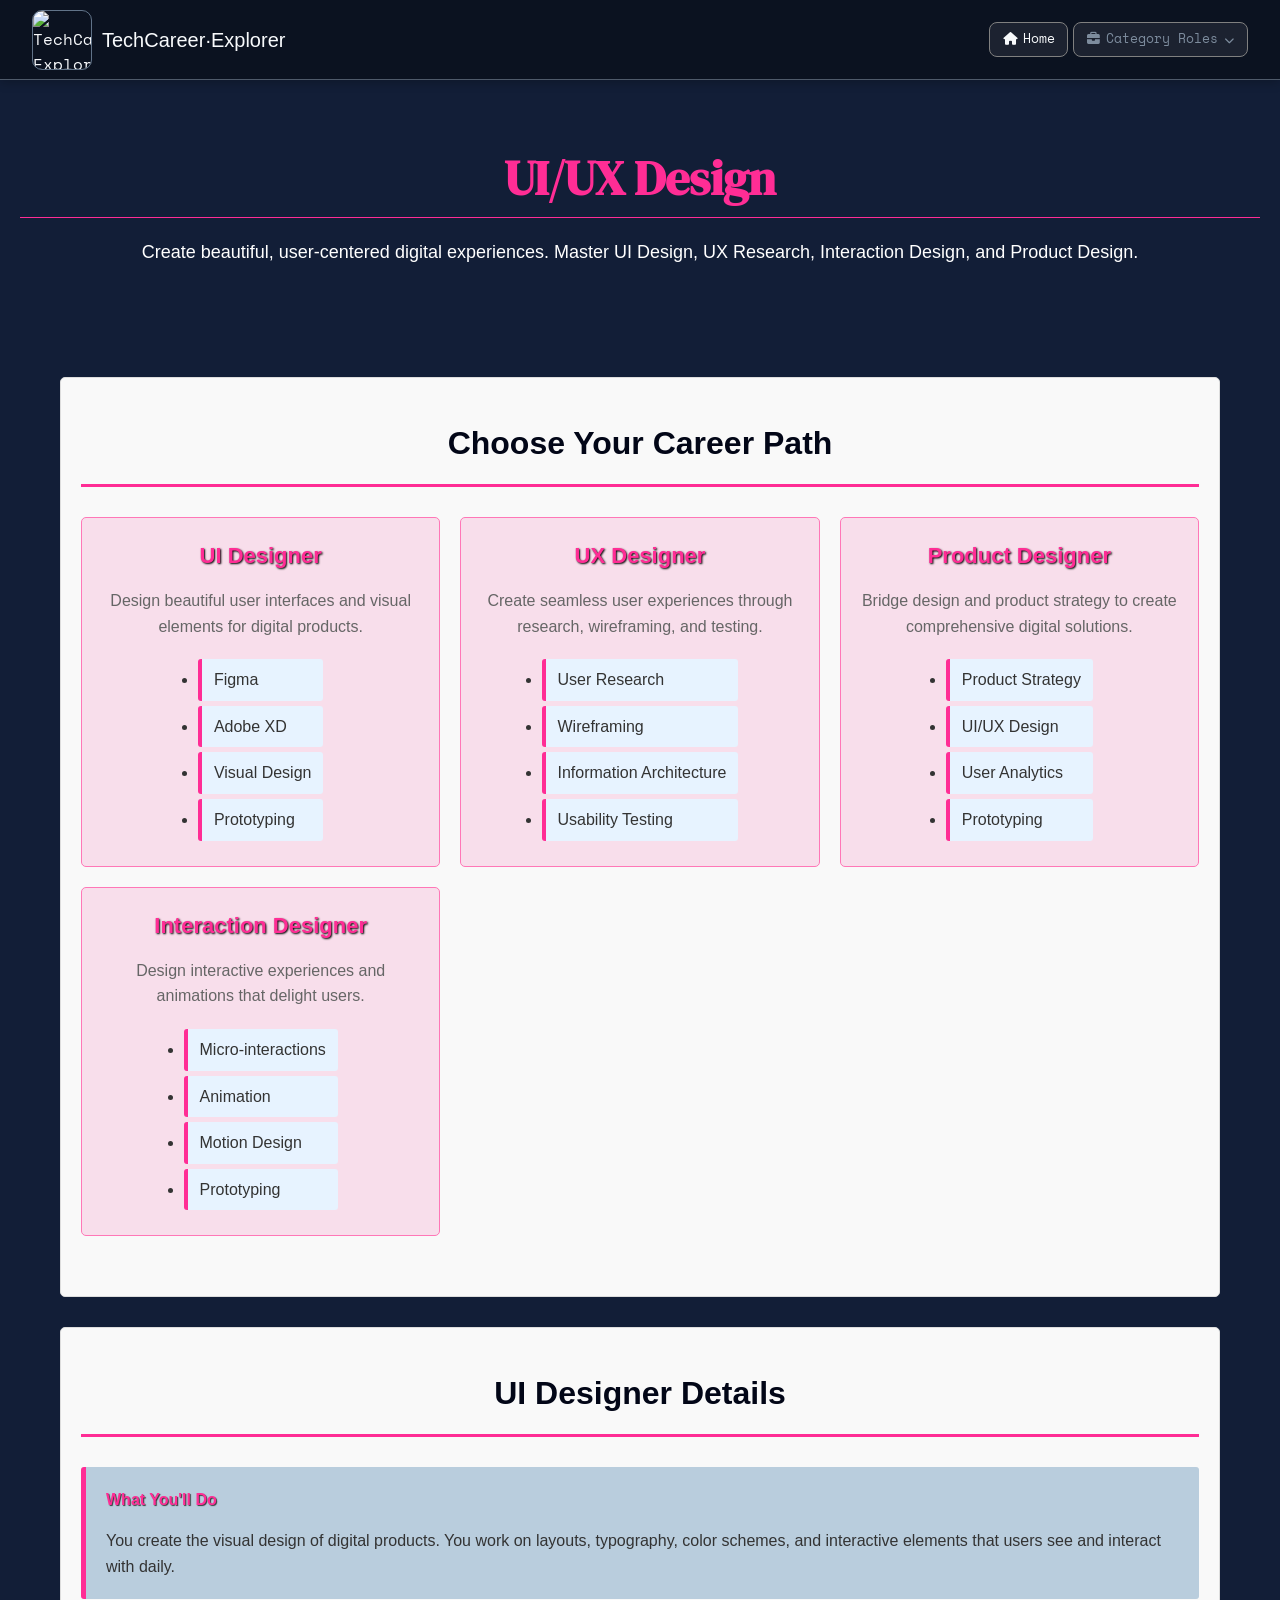
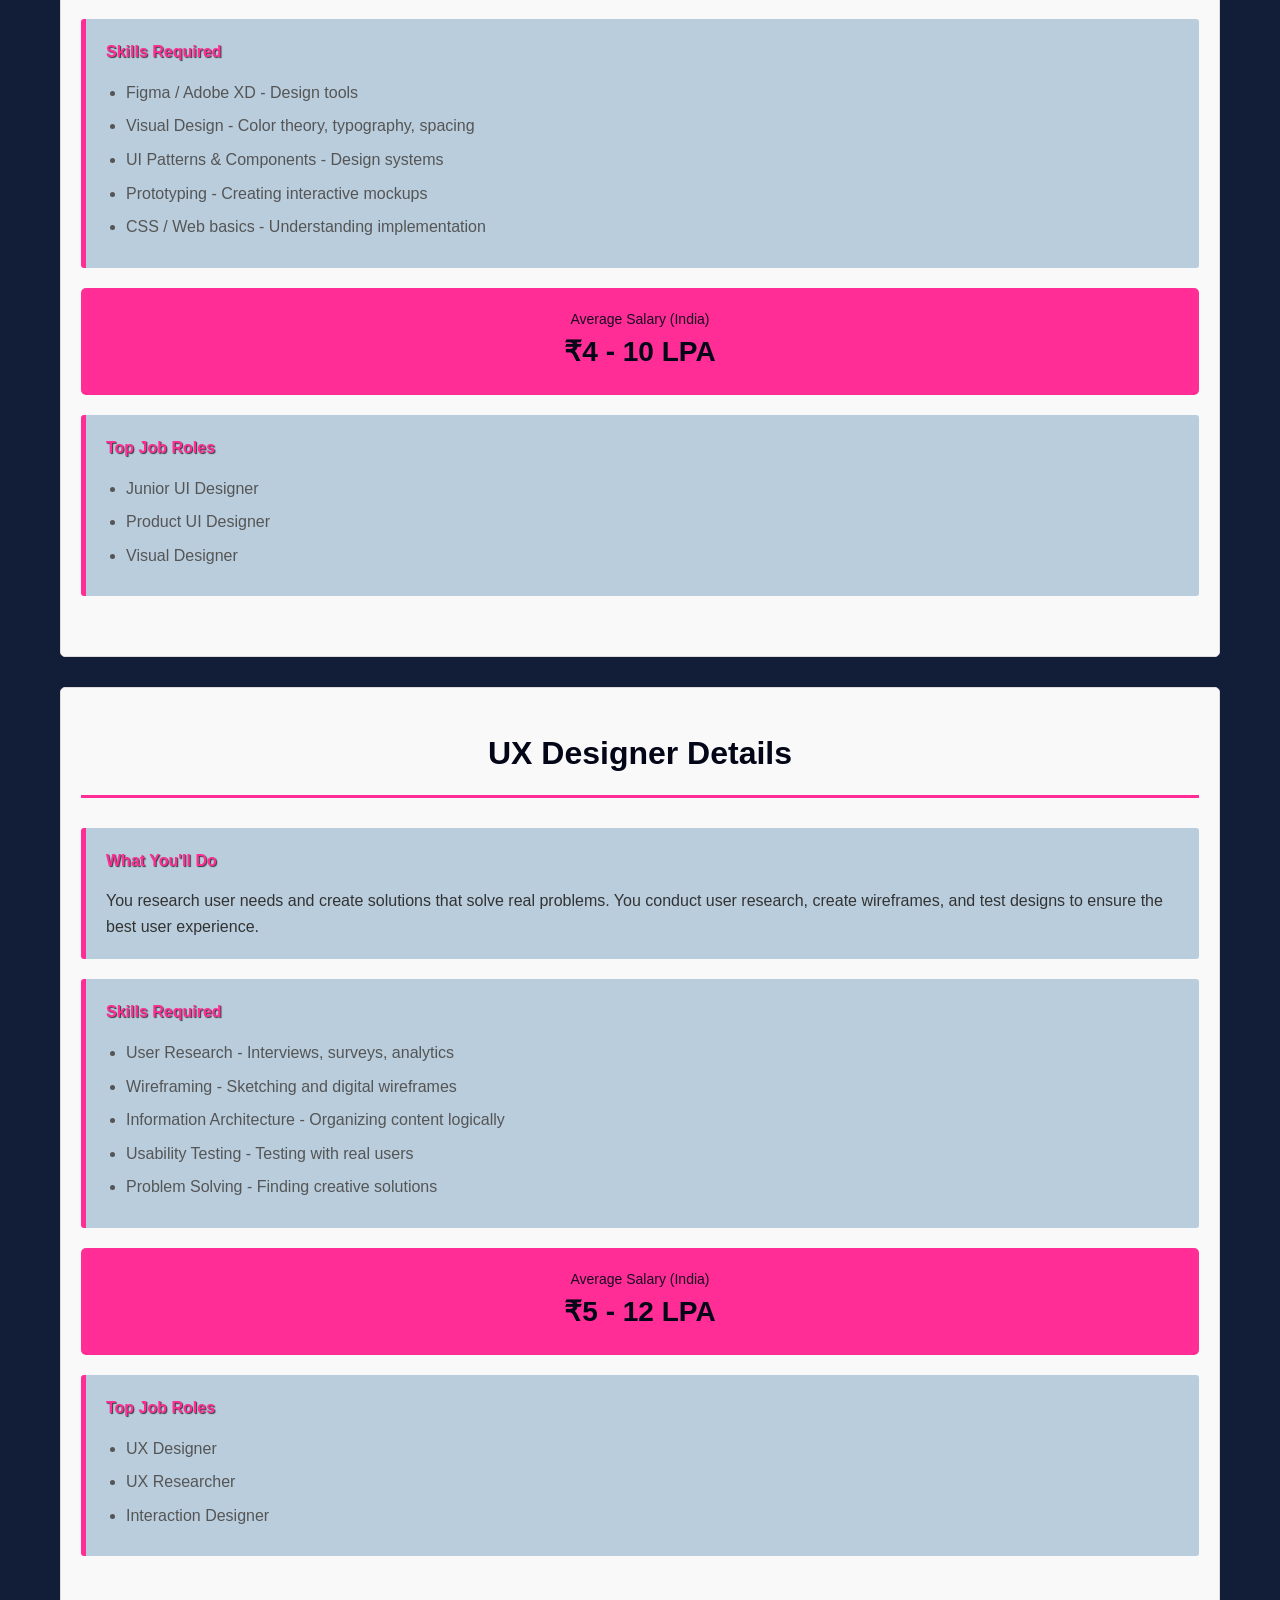
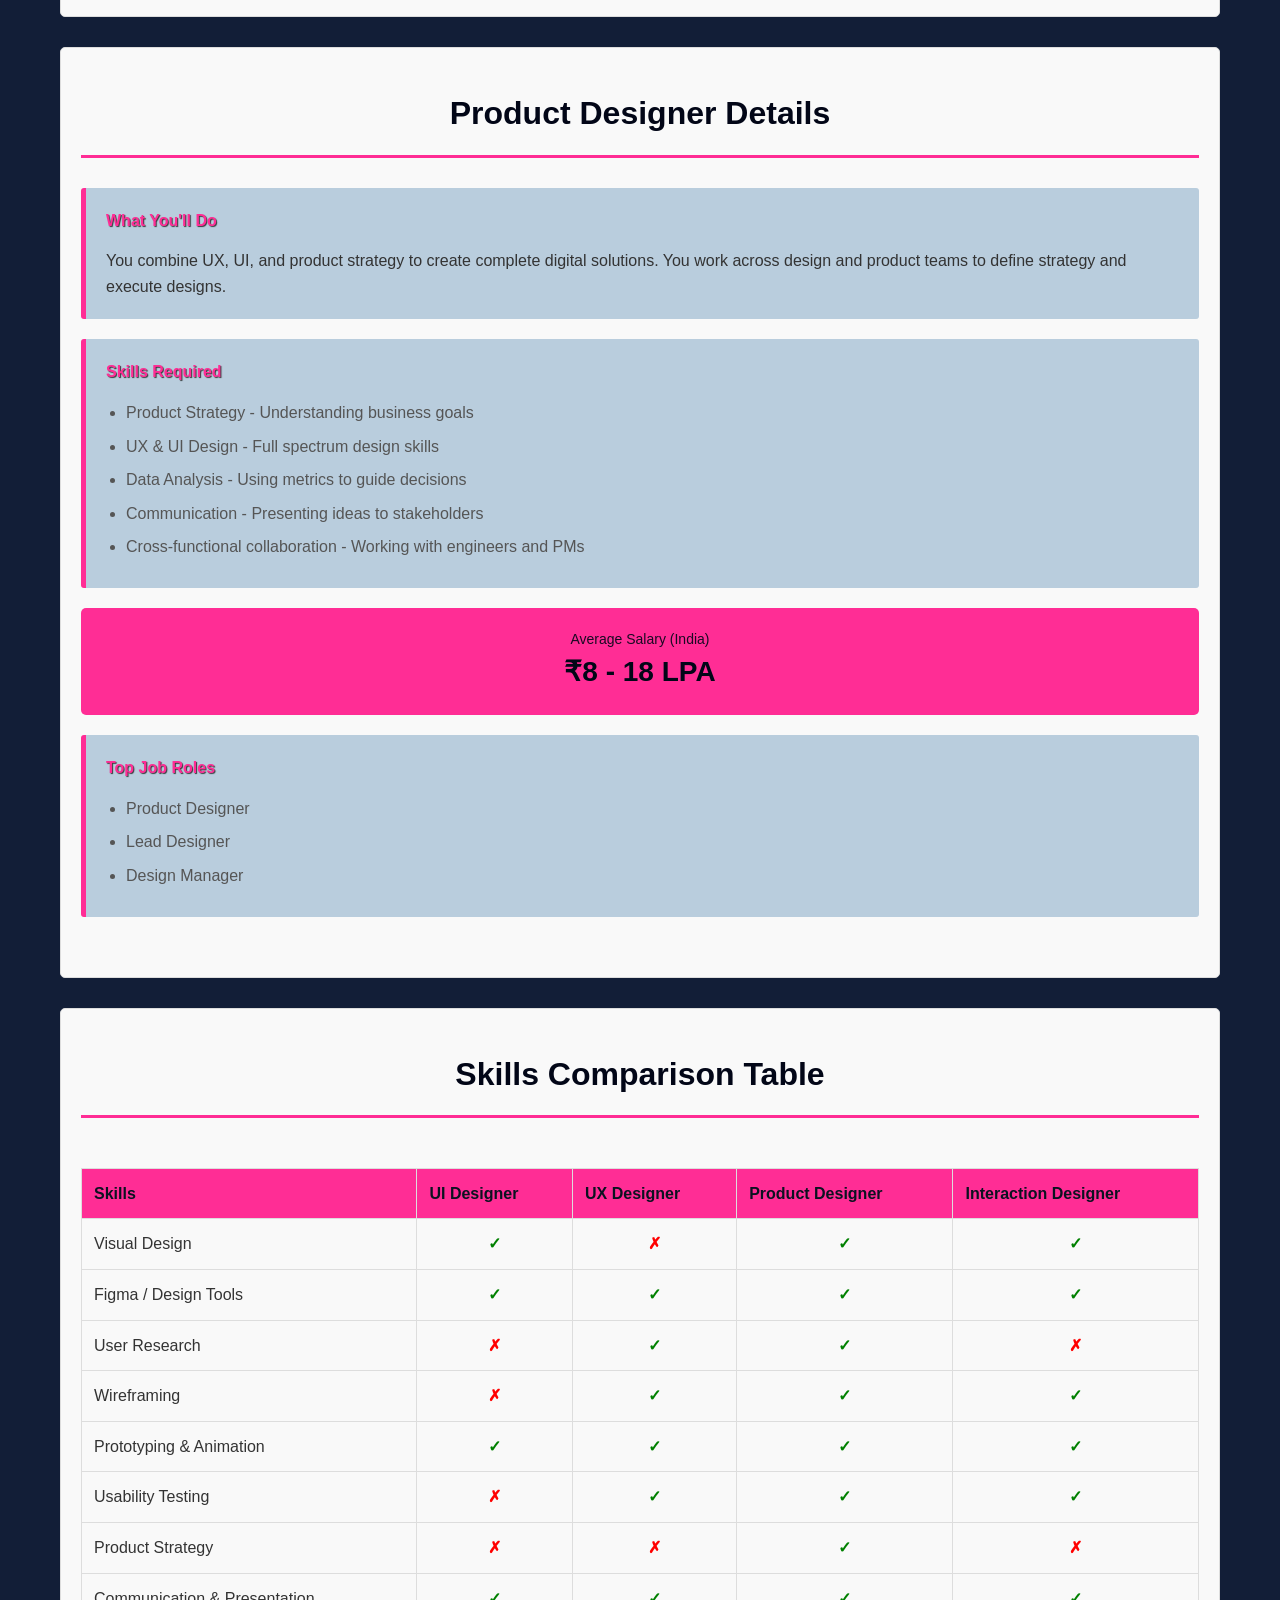
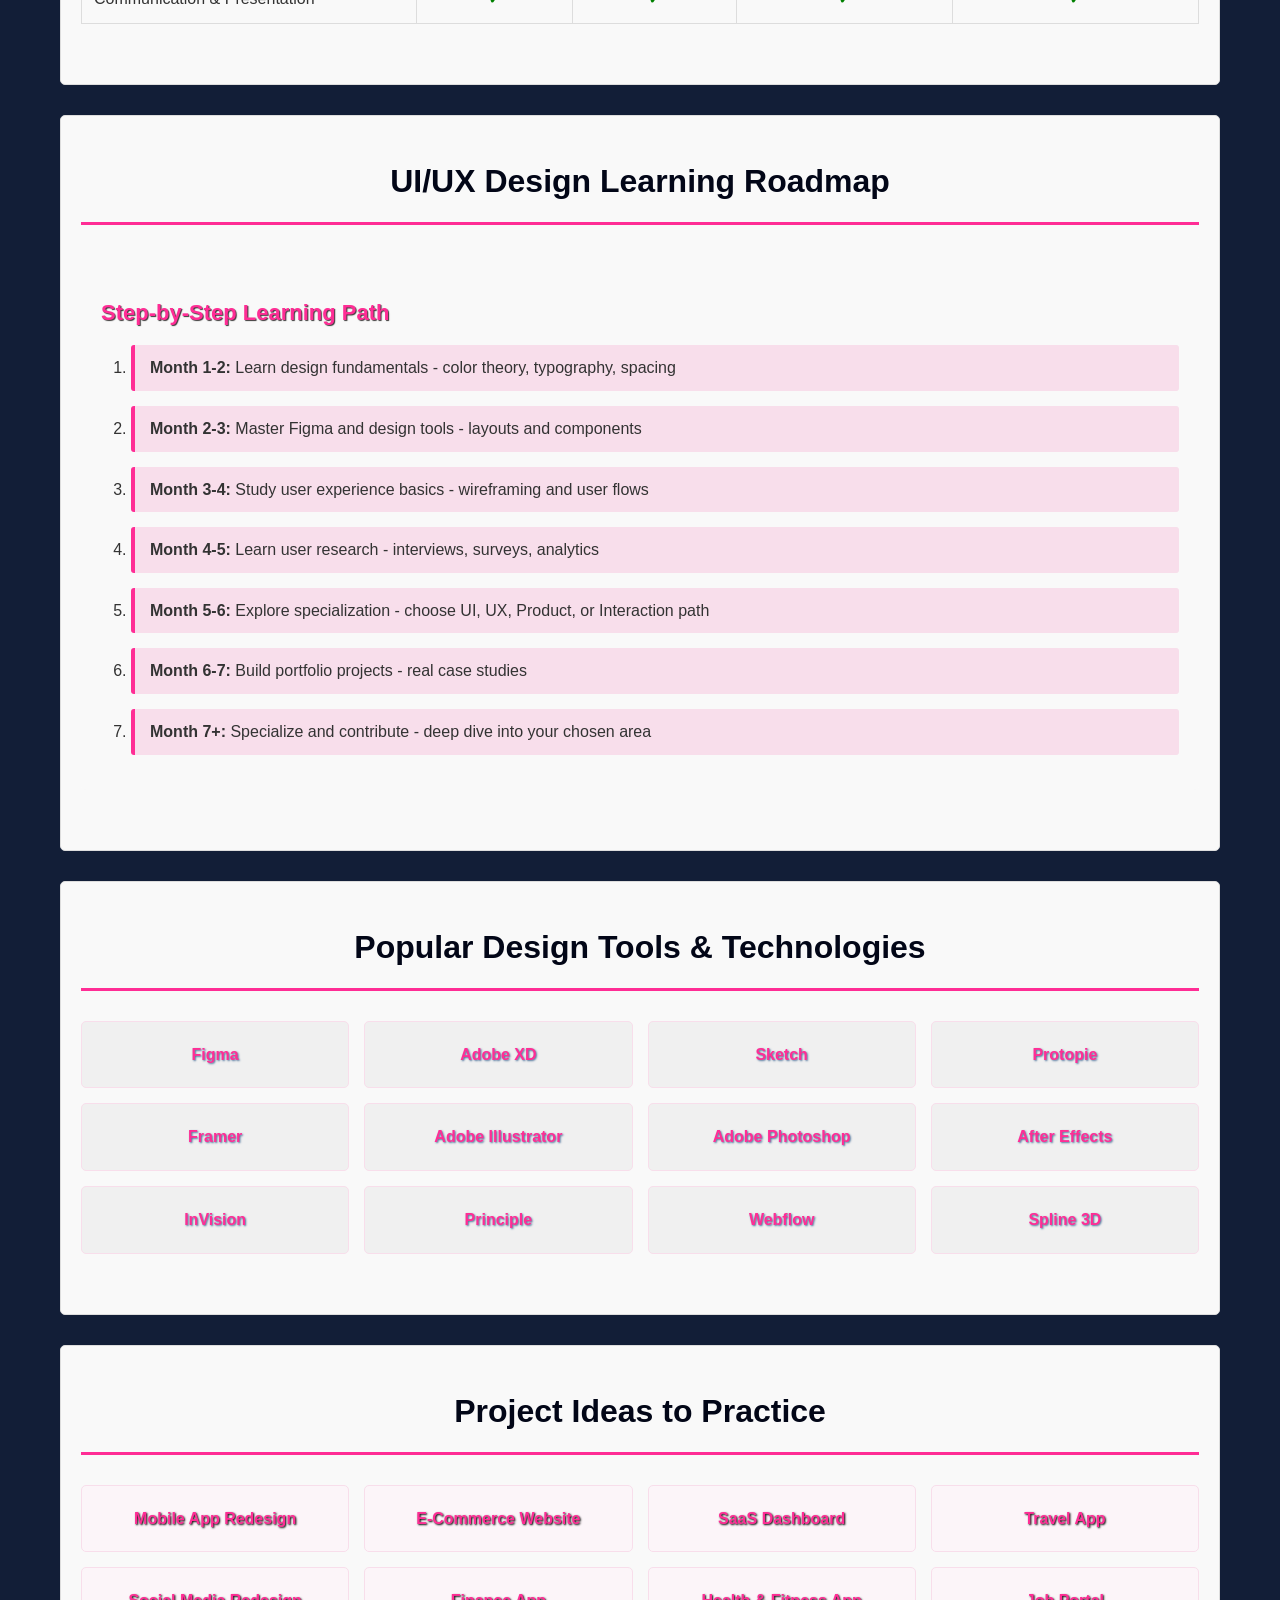
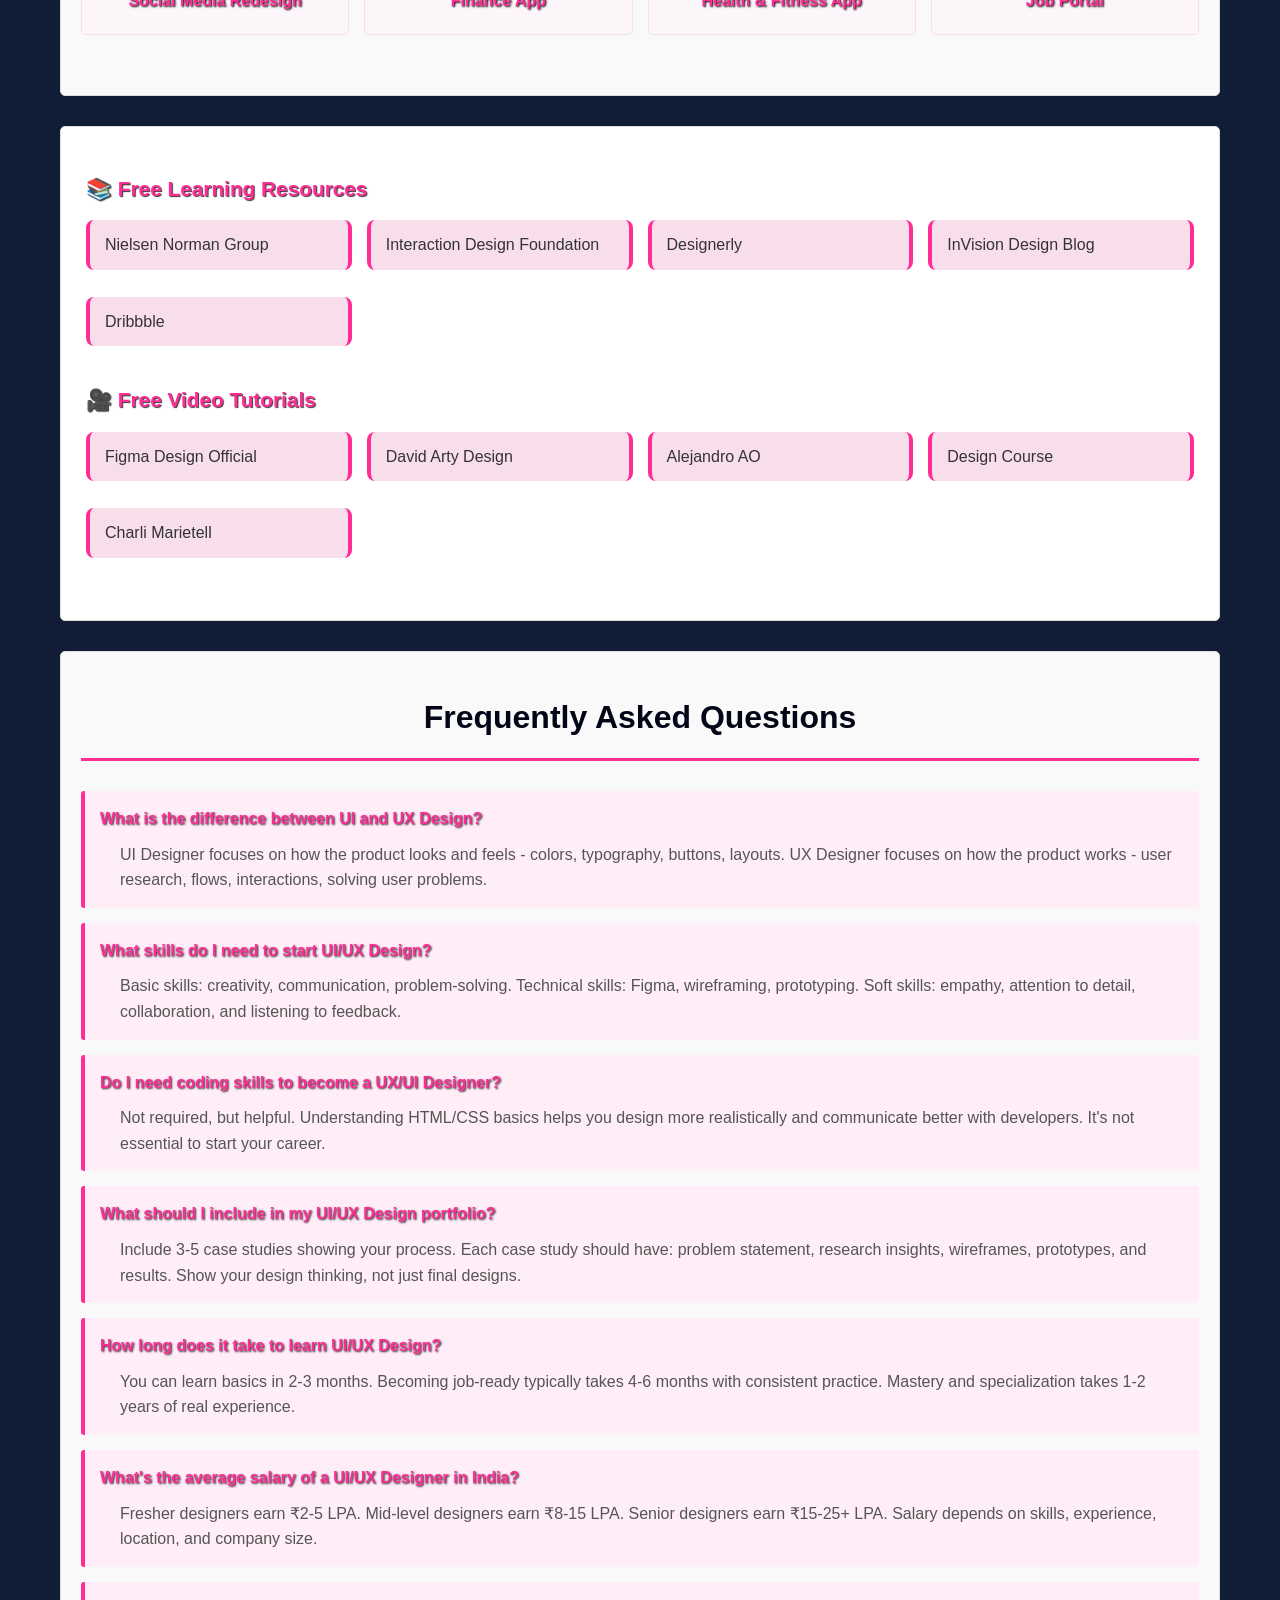
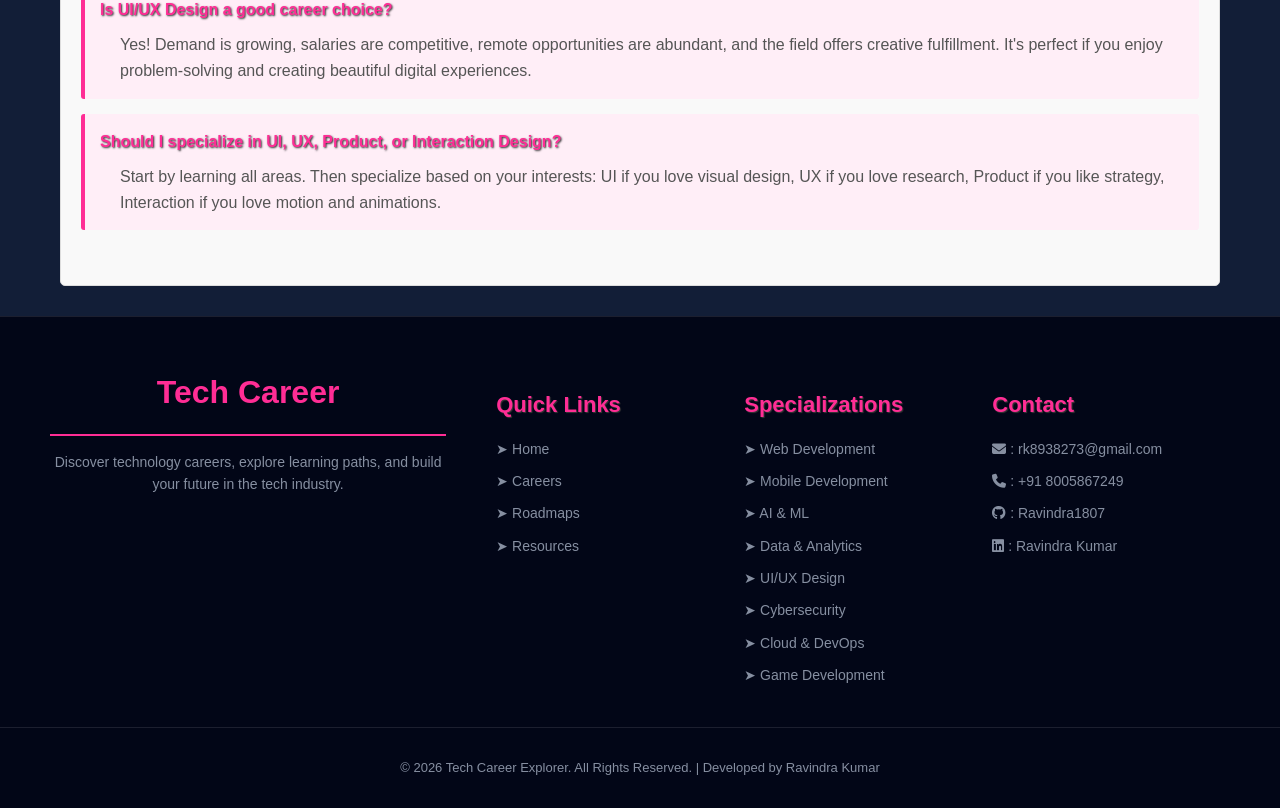
==== commit be2997af: "add" ====
--- a/UX_UX.html
+++ b/UX_UX.html
@@ -18,7 +18,7 @@
     <header>
         <a class="head-icon" href="#">
             <div class="image-icon">
-                <img src="imageS/Icon.png" alt="TechCareer Explorer logo" height="60" width="60">
+                <img src="images/Icon.png" alt="TechCareer Explorer logo" height="60" width="60">
             </div>
             <span class="nav-left">TechCareer·Explorer</span>
         </a>
@@ -42,14 +42,14 @@
                     <i class="fa-solid fa-chevron-down"></i>
                 </a>
                 <ul class="dropdown-menu">
-                    <li><a href="#">Web Developer</a></li>
-                    <li><a href="#">Mobile Development</a></li>
-                    <li><a href="#">AI & Machine Learning</a></li>
-                    <li><a href="#">Data & Analytics</a></li>
-                    <li><a href="#">UI/UX Design</a></li>
-                    <li><a href="#">Cybersecurity</a></li>
-                    <li><a href="#">Cloud & DevOps</a></li>
-                    <li><a href="#">Game Development</a></li>
+                    <li><a href="web-development.html">Web Developer</a></li>
+                    <li><a href="mobile-development.html">Mobile Development</a></li>
+                    <li><a href="AIML.html">AI & Machine Learning</a></li>
+                    <li><a href="data-Analytics.html">Data & Analytics</a></li>
+                    <li><a href="UX_UX.html">UI/UX Design</a></li>
+                    <li><a href="cyber.html">Cybersecurity</a></li>
+                    <li><a href="cloud&DevOps.html">Cloud & DevOps</a></li>
+                    <li><a href="game-de.html">Game Development</a></li>
                 </ul>
             </li>
         </ul>
@@ -440,37 +440,37 @@
             <div class="footer-box">
                 <h3>Quick Links</h3>
                 <ul>
-                    <li><a href="#">➤ Home</a></li>
-                    <li><a href="#">➤ Careers</a></li>
-                    <li><a href="#">➤ Roadmaps</a></li>
-                    <li><a href="#">➤ Resources</a></li>
+                    <li><a href="index.html">➤ Home</a></li>
+                    <li><a href="index.html">➤ Careers</a></li>
+                    <li><a href="index.html">➤ Roadmaps</a></li>
+                    <li><a href="index.html">➤ Resources</a></li>
                 </ul>
             </div>
 
             <div class="footer-box">
                 <h3>Specializations</h3>
                 <ul>
-                    <li><a href="#">➤ Web Development</a></li>
-                    <li><a href="#">➤ Mobile Development</a></li>
-                    <li><a href="#">➤ AI & ML</a></li>
-                    <li><a href="#">➤ Data & Analytics</a></li>
-                    <li><a href="#">➤ UI/UX Design</a></li>
-                    <li><a href="#">➤ Cybersecurity</a></li>
-                    <li><a href="#">➤ Cloud & DevOps</a></li>
-                    <li><a href="#">➤ Game Development</a></li>
-                </ul>
-            </div>
-
-            <div class="footer-box">
+                    <li><a href="web-development.html">➤ Web Development</a></li>
+                    <li><a href="mobile-development.html">➤ Mobile Development</a></li>
+                    <li><a href="AIML.html">➤ AI & ML</a></li>
+                    <li><a href="data-Analytics.html">➤ Data & Analytics</a></li>
+                    <li><a href="UX_UX.html">➤ UI/UX Design</a></li>
+                    <li><a href="cyber.html">➤ Cybersecurity</a></li>
+                    <li><a href="cloud&DevOps.html">➤ Cloud & DevOps</a></li>
+                    <li><a href="game-de.html">➤ Game Development</a></li>
+                </ul>
+            </div>
+
+           <div class="footer-box">
                 <h3>Contact</h3>
                 <ul>
                     <li><i class="fa-solid fa-envelope"></i> : <a
-                            href="mailto:rk8938273@gmail.com">rk8938273@gmail.com</a></li>
-                    <li><i class="fa-solid fa-phone"></i> : <a href="tel:+919876543210">+91 9876543210</a></li>
-                    <li><i class="fa-brands fa-github"></i> : <a href="https://github.com/Ravindra1807">Ravindra1807</a>
+                            href="mailto:rk8938273@gmail.com" target="_blank">rk8938273@gmail.com</a></li>
+                    <li><i class="fa-solid fa-phone"></i> : <a href="tel:+918005867249"  target="_blank">+91 8005867249</a></li>
+                    <li><i class="fa-brands fa-github"></i> : <a href="https://github.com/Ravindra1807"  target="_blank">Ravindra1807</a>
                     </li>
                     <li><i class="fa-brands fa-linkedin"></i> : <a
-                            href="https://www.linkedin.com/in/ravindra-kumar-a95761385">Ravindra Kumar</a></li>
+                            href="https://www.linkedin.com/in/ravindra-kumar-a95761385" target="_blank">Ravindra Kumar</a></li>
                 </ul>
             </div>
         </div>
--- a/CSS/UI_UX.css
+++ b/CSS/UI_UX.css
@@ -33,7 +33,7 @@
 
  .head-icon {
      color: #F8FAFC;
-     cursor: pointer;
+    cursor: text;
      gap: 10px;
      display: flex;
      justify-content: center;
@@ -208,7 +208,8 @@
 
  .dropdown-menu li a:hover,
  .dropdown-menu li a:active {
-     color: #37ff00;
+    background-color: #ff2d95;
+    color: #000000;
  }
 
  /* ============ MAIN CONTAINER ============ */
@@ -218,6 +219,7 @@
      padding: 0 20px;
  }
 
+ /* ============ HERO SECTION ============ */
  /* ============ HERO SECTION ============ */
  .hero {
      color: white;
@@ -226,20 +228,41 @@
      top: 90px;
      padding: 60px 20px;
      text-align: center;
+
  }
 
  .hero h1 {
      font-size: 48px;
      font-family: "DM Serif Display", serif;
      margin-bottom: 20px;
-     color: #37ff00;
-     border-bottom: 1px solid #37ff00;
+     color: #ff2d95;
+     border-bottom: 1px solid #ff2d95;
+
+
  }
 
  .hero p {
      font-size: 18px;
      margin-bottom: 20px;
  }
+
+ .hero-button {
+     background-color: white;
+     color: #ff2d95;
+     padding: 12px 30px;
+     border: none;
+     font-size: 16px;
+     font-weight: bold;
+     cursor: pointer;
+     border-radius: 5px;
+     text-decoration: none;
+     display: inline-block;
+ }
+
+ .hero-button:hover {
+     background-color: #f0f0f0;
+ }
+
 
 
  /* ============ SECTION STYLING ============ */
@@ -256,12 +279,12 @@
      font-size: 32px;
      margin-bottom: 30px;
      text-align: center;
-     border-bottom: 3px solid #37ff00;
+     border-bottom: 3px solid #ff2d95;
      padding-bottom: 15px;
  }
 
  h3 {
-     color: #37ff00;
+     color: #ff2d95;
      text-shadow: 1px 1px 1px #3b3838;
      font-size: 22px;
      margin-top: 20px;
@@ -278,16 +301,16 @@
  }
 
  .card {
-     background-color: rgb(207, 222, 228);
-     border: 1px solid #727475cb;
+     background-color: #f8deeb;
+     border: 1px solid #ff77b7;
      padding: 20px;
      border-radius: 5px;
      text-align: center;
  }
 
  .card h3 {
-     color: #77e858;
-     text-shadow: 1px 1px 2px #037dff;
+     color: #ff2d95;
+     text-shadow: 1px 1px 2px #000000;
      margin-top: 0;
  }
 
@@ -303,7 +326,7 @@
 
  .tech-list li {
      background-color: #e7f3ff;
-     border-left: 4px solid #37ff00;
+     border-left: 4px solid #ff2d95;
      padding: 8px 12px;
      margin: 5px 0;
      border-radius: 3px;
@@ -314,12 +337,12 @@
      background-color: #b9cddd;
      padding: 20px;
      margin: 20px 0;
-     border-left: 5px solid #37ff00;
+     border-left: 5px solid #ff2d95;
      border-radius: 3px;
  }
 
  .role-info h4 {
-     color: #37ff00;
+     color: #ff2d95;
      text-shadow: 1px 1px 1px #383a3c;
      margin-bottom: 15px;
  }
@@ -334,7 +357,7 @@
  }
 
  .salary-box {
-     background-color: #37ff00;
+     background-color: #ff2d95;
      color: #020617;
      padding: 20px;
      margin: 15px 0;
@@ -368,12 +391,12 @@
  }
 
  .table-wrapper::-webkit-scrollbar-thumb {
-     background: #37ff00;
+     background: #ff2d95;
      border-radius: 10px;
  }
 
  .table-wrapper::-webkit-scrollbar-thumb:hover {
-     background: #37ff00;
+     background: #ff2d95;
  }
 
  table {
@@ -384,7 +407,7 @@
  }
 
  table thead {
-     background-color: #37ff00;
+     background-color: #ff2d95;
      color: #0B1220;
  }
 
@@ -432,8 +455,8 @@
  .roadmap-list li {
      margin: 15px 0;
      padding: 10px;
-     background-color: #c0ecbe;
-     border-left: 4px solid #37ff00;
+     background-color: #f8deeb;
+     border-left: 4px solid #ff2d95;
      padding-left: 15px;
      border-radius: 3px;
  }
@@ -450,15 +473,15 @@
      background-color: #f0f0f0;
      padding: 20px;
      text-align: center;
-     border: 1px solid #ddd;
+     border: 1px solid #f8deeb;
      border-radius: 5px;
      font-weight: bold;
-     color: #37ff00;
+     color: #ff2d95;
      text-shadow: 1px 1px 2px #4d729a;
  }
 
  .tech-item:hover {
-     background-color: #37ff00;
+     background-color: #ff2d95;
      color: white;
  }
 
@@ -471,18 +494,18 @@
  }
 
  .project-item {
-     background-color: #e7f3ff;
+     background-color: #fcf5f9;
      padding: 20px;
-     border: 1px solid #3bc614;
+     border: 1px solid #f8deeb;
      border-radius: 5px;
      text-align: center;
-     color: #37ff00;
-     text-shadow: 1px 1px 2px #037dff;
+     color: #ff2d95;
+     text-shadow: 1px 1px 2px #000000;
      font-weight: bold;
  }
 
  .project-item:hover {
-     background-color: #37ff00;
+     background-color: #ff2d95;
      color: white;
  }
 
@@ -492,13 +515,13 @@
      background: #fff;
      padding: 25px;
      margin-top: 30px;
-     border-radius: 12px;
+     border-radius: 5px;
      box-shadow: 0 4px 15px rgba(0, 0, 0, 0.08);
  }
 
  .resources h3 {
      margin-bottom: 15px;
-     color: #37ff00;
+     color: #ff2d95;
      font-size: 1.3rem;
  }
 
@@ -520,11 +543,11 @@
      display: block;
      text-decoration: none;
      color: #333;
-     background: #dcfad4;
+     background: #f8deeb;
      padding: 12px 15px;
      border-radius: 8px;
-     border-left: 4px solid #37ff00;
-     border-right: 4px solid #37ff00;
+     border-left: 4px solid #ff2d95;
+     border-right: 4px solid #ff2d95;
      transition: all 0.3s ease;
  }
 
@@ -534,15 +557,15 @@
 
  /* ============ FAQ ============ */
  .faq-item {
-     background-color: #e6fae0;
+     background-color: #ffeef7;
      padding: 15px;
      margin: 15px 0;
-     border-left: 4px solid #37ff00;
+     border-left: 4px solid #ff2d95;
      border-radius: 3px;
  }
 
  .faq-item h4 {
-     color: #37ff00;
+     color: #ff2d95;
      text-shadow: 1px 1px 2px #2d2e2f;
      cursor: pointer;
      margin-bottom: 10px;
@@ -553,56 +576,77 @@
      margin-left: 20px;
  }
 
- /* ============ FOOTER ============ */
+
+ /* ===== FOOTER ===== */
  .footer {
      background: #020617;
      padding-top: 50px;
      border-top: 1px solid rgba(255, 255, 255, .1);
-     color: whitesmoke;
+
  }
 
  .footer-container {
-     width: 90%;
-     margin: auto;
-     padding: 0px 80px;
      display: grid;
-     grid-template-columns: repeat(auto-fit, minmax(250px, 1fr));
+     grid-template-columns: 2fr 1fr 1fr 1.2fr;
+     gap: 40px;
      row-gap: 30px;
-     column-gap: 100px;
+     column-gap: 50px;
+     margin: 0px 50px;
+     color: #868fa1;
+
  }
 
  .footer-box h3,
  .footer-box h2 {
      margin-bottom: 15px;
+     color: #ff2d95;
+ }
+
+ .footer-box .U h2 {
+     border-bottom: 2px solid;
+     text-align: center;
+
+ }
+
+ .footer-box .U p {
+     font-size: 14px;
+     text-align: center;
+
  }
 
  .footer-box ul {
      list-style: none;
+
+
  }
 
  .footer-box ul li {
+
      margin-bottom: 10px;
+     font-size: 14px;
+     font-weight: lighter;
  }
 
  .footer-box a {
-     color: #cbd5e1;
+     color: #868fa1;
+
      text-decoration: none;
  }
 
- .footer-box .U h2 {
-     color: #37ff00;
-     margin: 20px 0px;
- }
-
  .footer-box a:hover {
-     color: #71f34d;
+     color: #ff2d95;
  }
 
  .footer-bottom {
      text-align: center;
      margin-top: 30px;
+     color: #868fa1;
+     font-size: 13px;
      border-top: 1px solid rgba(255, 255, 255, .1);
- }
+     padding: 30px 20px;
+
+ }
+
 
  @media (max-width: 1020px) {
      .head-right {
@@ -613,6 +657,7 @@
          grid-template-columns: 1fr 1fr;
          row-gap: 30px;
          column-gap: 90px;
+
      }
  }
 
@@ -730,18 +775,25 @@
          grid-template-columns: 1fr;
      }
 
+
      .hero h1 {
          font-size: 32px;
      }
 
+     .hero p {
+         font-size: 15px;
+     }
+
      h2 {
          font-size: 24px;
      }
 
-     .footer-container {
-         gap: 40px;
-         font-size: 13px;
-     }
+
+     /* FOOTER */
+    .footer-container {
+        gap: 40px;
+        font-size: 14px;
+    }
  }
 
  @media (max-width: 480px) {
@@ -778,6 +830,10 @@
      nav a {
          margin: 5px 10px;
          font-size: 14px;
+     }
+
+     .hero p {
+         font-size: 12px;
      }
 
      .hero h1 {
@@ -806,31 +862,42 @@
          font-size: 11px;
      }
 
-
-
-     .footer-container {
-         grid-template-columns: 1fr;
-         gap: 20px;
-         padding: 20px;
-     }
-
-     .footer-box .U {
-         text-align: center;
-     }
-
-     .footer-box .U h2 {
-         font-size: 25px;
-     }
-
-     .footer-box ul,
-     .footer-box p {
-         font-size: 12px;
-         line-height: 22px;
-     }
-
-     .footer-bottom {
-         font-size: 12px;
-         padding-top: 5px;
-         margin: 0px 50px;
-     }
+  /* FOOTER */
+    .footer-container {
+        grid-template-columns: 1fr;
+        gap: 20px;
+        padding: 0px;
+
+    }
+
+    .footer-box h3,
+    .footer-box h2 {
+        margin-bottom: 10px;
+         font-size: 20px;
+    }
+
+    .footer-box .U {
+        text-align: center;
+    }
+
+    .footer-box .U h2 {
+        font-size: 20px;
+    }
+
+    .footer-box ul li,
+    .footer-box .U p {
+        font-size: 10px;
+
+    }
+
+    .footer-box ul,
+    .footer-box p {
+
+        line-height: 15px;
+    }
+
+    .footer-bottom {
+        padding-top: 5px;
+        font-size: 10px;
+    }
  }
